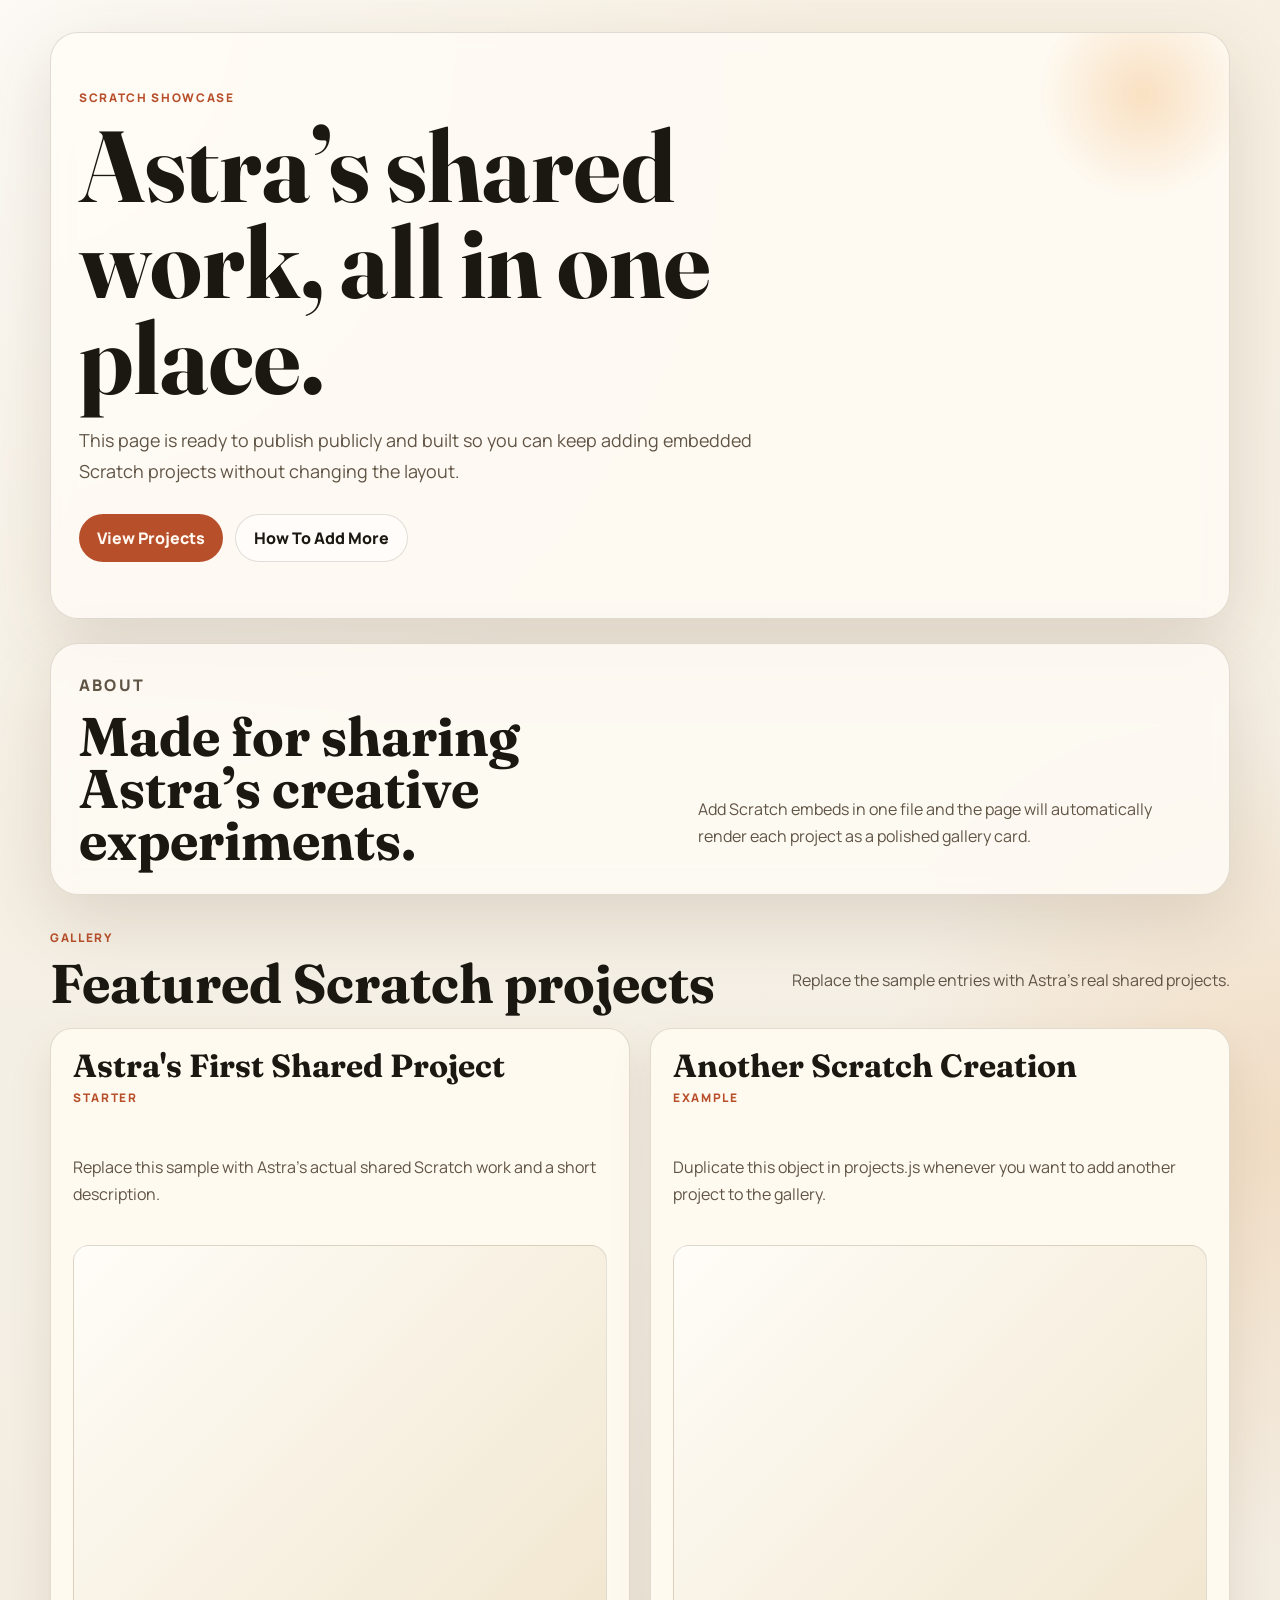
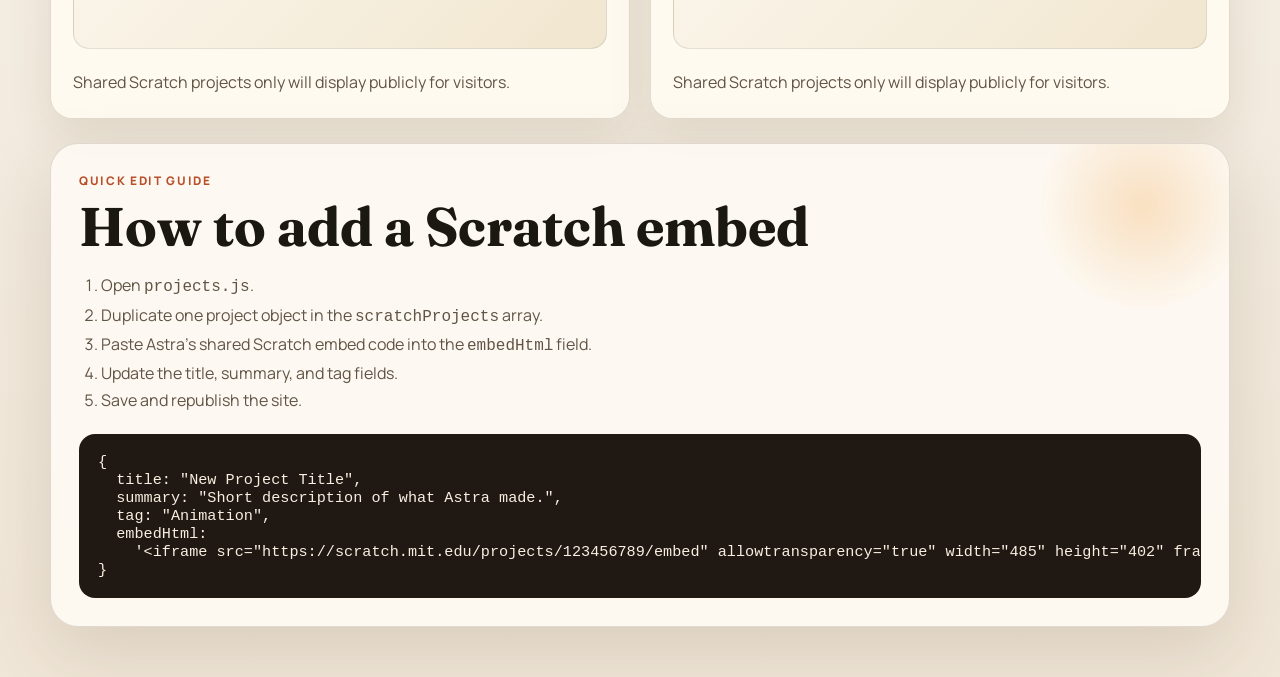
==== index.html @ f1d3a279 "Initial Astra Scratch showcase" ====
<!DOCTYPE html>
<html lang="en">
  <head>
    <meta charset="UTF-8" />
    <meta name="viewport" content="width=device-width, initial-scale=1.0" />
    <title>Astra Creates</title>
    <meta
      name="description"
      content="A public gallery for Astra's shared Scratch projects."
    />
    <link rel="preconnect" href="https://fonts.googleapis.com" />
    <link rel="preconnect" href="https://fonts.gstatic.com" crossorigin />
    <link
      href="https://fonts.googleapis.com/css2?family=Fraunces:opsz,wght@9..144,600;9..144,700&family=Manrope:wght@400;500;700;800&display=swap"
      rel="stylesheet"
    />
    <link rel="stylesheet" href="./styles.css" />
  </head>
  <body>
    <div class="page-shell">
      <header class="hero">
        <p class="eyebrow">Scratch Showcase</p>
        <h1>Astra’s shared work, all in one place.</h1>
        <p class="hero-copy">
          This page is ready to publish publicly and built so you can keep adding
          embedded Scratch projects without changing the layout.
        </p>
        <div class="hero-actions">
          <a href="#gallery" class="button button-primary">View Projects</a>
          <a href="#add-projects" class="button button-secondary">How To Add More</a>
        </div>
      </header>

      <main>
        <section class="intro-panel">
          <div>
            <p class="section-label">About</p>
            <h2>Made for sharing Astra’s creative experiments.</h2>
          </div>
          <p>
            Add Scratch embeds in one file and the page will automatically
            render each project as a polished gallery card.
          </p>
        </section>

        <section id="gallery" class="gallery-section">
          <div class="section-heading">
            <div>
              <p class="section-label">Gallery</p>
              <h2>Featured Scratch projects</h2>
            </div>
            <p class="section-copy">
              Replace the sample entries with Astra’s real shared projects.
            </p>
          </div>

          <div id="project-grid" class="project-grid" aria-live="polite"></div>
        </section>

        <section id="add-projects" class="guide-section">
          <p class="section-label">Quick Edit Guide</p>
          <h2>How to add a Scratch embed</h2>
          <ol class="guide-list">
            <li>Open <code>projects.js</code>.</li>
            <li>Duplicate one project object in the <code>scratchProjects</code> array.</li>
            <li>Paste Astra’s shared Scratch embed code into the <code>embedHtml</code> field.</li>
            <li>Update the title, summary, and tag fields.</li>
            <li>Save and republish the site.</li>
          </ol>
          <pre class="code-sample"><code>{
  title: "New Project Title",
  summary: "Short description of what Astra made.",
  tag: "Animation",
  embedHtml:
    '&lt;iframe src="https://scratch.mit.edu/projects/123456789/embed" allowtransparency="true" width="485" height="402" frameborder="0" scrolling="no" allowfullscreen&gt;&lt;/iframe&gt;'
}</code></pre>
        </section>
      </main>
    </div>

    <script src="./projects.js"></script>
    <script src="./script.js"></script>
  </body>
</html>
---- styles.css ----
:root {
  --bg: #f4efe5;
  --bg-accent: #ead7b7;
  --surface: rgba(255, 252, 246, 0.82);
  --surface-strong: #fffaf0;
  --text: #1b1812;
  --muted: #605445;
  --line: rgba(48, 34, 12, 0.14);
  --primary: #b84f2b;
  --primary-deep: #8b3518;
  --shadow: 0 24px 70px rgba(77, 48, 18, 0.14);
  --radius-xl: 28px;
  --radius-lg: 22px;
  --radius-md: 16px;
}

* {
  box-sizing: border-box;
}

html {
  scroll-behavior: smooth;
}

body {
  margin: 0;
  min-height: 100vh;
  font-family: "Manrope", sans-serif;
  color: var(--text);
  background:
    radial-gradient(circle at top left, rgba(255, 255, 255, 0.65), transparent 32%),
    radial-gradient(circle at right center, rgba(229, 162, 92, 0.24), transparent 24%),
    linear-gradient(180deg, #f7f0e2 0%, var(--bg) 54%, #f0e6d7 100%);
}

body::before {
  content: "";
  position: fixed;
  inset: 0;
  pointer-events: none;
  background-image:
    linear-gradient(rgba(255, 255, 255, 0.08) 1px, transparent 1px),
    linear-gradient(90deg, rgba(255, 255, 255, 0.08) 1px, transparent 1px);
  background-size: 42px 42px;
  mask-image: linear-gradient(180deg, rgba(0, 0, 0, 0.7), transparent 85%);
}

.page-shell {
  width: min(1180px, calc(100vw - 32px));
  margin: 0 auto;
  padding: 32px 0 56px;
}

.hero,
.intro-panel,
.guide-section {
  position: relative;
  overflow: hidden;
  border: 1px solid var(--line);
  border-radius: var(--radius-xl);
  background: var(--surface);
  backdrop-filter: blur(10px);
  box-shadow: var(--shadow);
}

.hero {
  padding: 56px 28px;
}

.hero::after,
.guide-section::after {
  content: "";
  position: absolute;
  width: 220px;
  aspect-ratio: 1;
  border-radius: 50%;
  background: radial-gradient(circle, rgba(240, 176, 99, 0.34), transparent 68%);
  top: -48px;
  right: -24px;
}

.eyebrow,
.section-label,
.project-tag {
  text-transform: uppercase;
  letter-spacing: 0.14em;
  font-size: 0.74rem;
  font-weight: 800;
}

.eyebrow,
.section-label {
  color: var(--primary);
  margin: 0 0 12px;
}

h1,
h2,
h3 {
  font-family: "Fraunces", serif;
  line-height: 0.95;
  margin: 0;
}

h1 {
  max-width: 11ch;
  font-size: clamp(3rem, 8vw, 6.3rem);
}

h2 {
  font-size: clamp(2rem, 4.5vw, 3.4rem);
}

.hero-copy,
.section-copy,
.intro-panel p,
.project-copy,
.guide-list,
.project-meta {
  color: var(--muted);
  line-height: 1.7;
  font-size: 1rem;
}

.hero-copy {
  max-width: 680px;
  margin: 20px 0 0;
  font-size: 1.12rem;
}

.hero-actions {
  display: flex;
  flex-wrap: wrap;
  gap: 12px;
  margin-top: 28px;
}

.button {
  display: inline-flex;
  align-items: center;
  justify-content: center;
  min-height: 48px;
  padding: 0 18px;
  border-radius: 999px;
  text-decoration: none;
  font-weight: 800;
  transition: transform 180ms ease, background-color 180ms ease, color 180ms ease;
}

.button:hover,
.button:focus-visible {
  transform: translateY(-2px);
}

.button-primary {
  background: var(--primary);
  color: #fff9f1;
}

.button-primary:hover,
.button-primary:focus-visible {
  background: var(--primary-deep);
}

.button-secondary {
  color: var(--text);
  border: 1px solid var(--line);
  background: rgba(255, 255, 255, 0.54);
}

.intro-panel,
.guide-section {
  margin-top: 24px;
  padding: 28px;
}

.intro-panel {
  display: grid;
  gap: 16px;
  align-items: end;
  grid-template-columns: 1.2fr 1fr;
}

.gallery-section {
  margin-top: 34px;
}

.section-heading {
  display: flex;
  gap: 24px;
  justify-content: space-between;
  align-items: end;
  margin-bottom: 18px;
}

.project-grid {
  display: grid;
  grid-template-columns: repeat(2, minmax(0, 1fr));
  gap: 20px;
}

.project-card {
  display: grid;
  gap: 20px;
  padding: 22px;
  border-radius: var(--radius-lg);
  border: 1px solid var(--line);
  background: var(--surface-strong);
  box-shadow: 0 18px 44px rgba(89, 55, 18, 0.1);
  transform: translateY(16px);
  opacity: 0;
  animation: rise-in 560ms ease forwards;
}

.project-card:nth-child(2) {
  animation-delay: 100ms;
}

.project-card:nth-child(3) {
  animation-delay: 200ms;
}

.project-card:nth-child(4) {
  animation-delay: 300ms;
}

.project-header {
  display: flex;
  justify-content: space-between;
  gap: 16px;
  align-items: start;
}

.project-header h3 {
  font-size: clamp(1.55rem, 3vw, 2rem);
  margin-bottom: 8px;
}

.project-tag {
  color: var(--primary);
  margin-top: 4px;
}

.project-embed {
  overflow: hidden;
  border-radius: var(--radius-md);
  border: 1px solid rgba(34, 27, 15, 0.12);
  background: linear-gradient(135deg, #fffdf8, #f1e6cf);
  min-height: 280px;
  display: grid;
  place-items: center;
}

.project-embed iframe {
  display: block;
  width: 100%;
  max-width: 100%;
}

.project-meta {
  margin: 0;
}

.guide-list {
  padding-left: 22px;
  margin: 20px 0;
}

.code-sample {
  margin: 0;
  padding: 18px;
  overflow-x: auto;
  border-radius: var(--radius-md);
  border: 1px solid var(--line);
  background: #201913;
  color: #f8efe1;
  font-size: 0.95rem;
}

.empty-state {
  padding: 28px;
  border-radius: var(--radius-lg);
  border: 1px dashed var(--line);
  background: rgba(255, 252, 246, 0.7);
  color: var(--muted);
}

@keyframes rise-in {
  from {
    transform: translateY(16px);
    opacity: 0;
  }

  to {
    transform: translateY(0);
    opacity: 1;
  }
}

@media (max-width: 880px) {
  .intro-panel,
  .section-heading,
  .project-grid {
    grid-template-columns: 1fr;
  }

  .section-heading {
    display: grid;
  }
}

@media (max-width: 640px) {
  .page-shell {
    width: min(100vw - 20px, 1180px);
    padding-top: 20px;
    padding-bottom: 40px;
  }

  .hero,
  .intro-panel,
  .guide-section {
    padding: 24px 18px;
  }

  .project-card {
    padding: 16px;
  }

  .project-embed {
    min-height: 220px;
  }
}
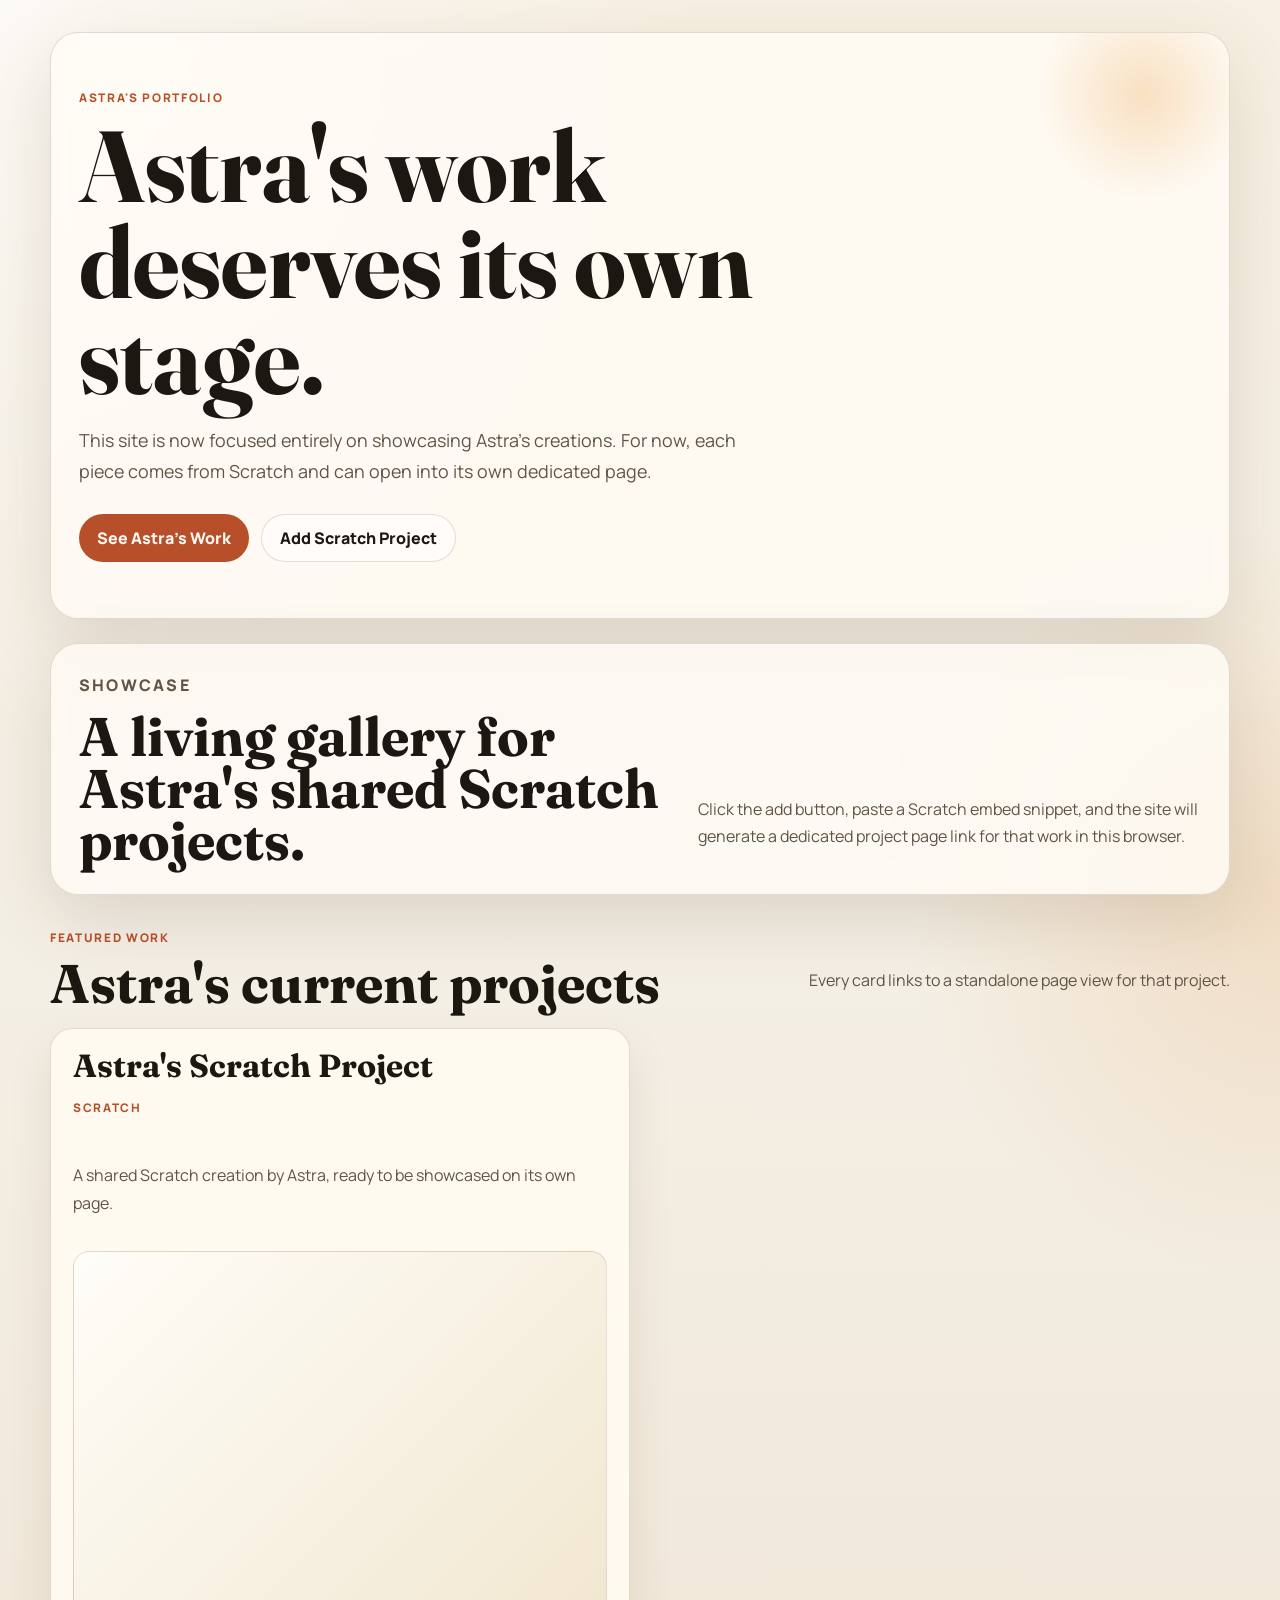
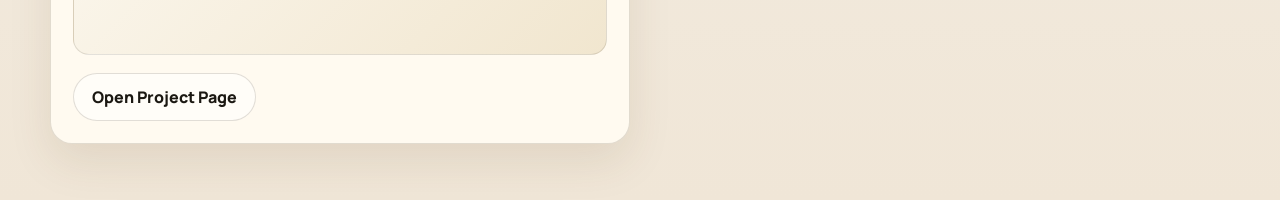
==== commit 3810edea: "Refocus site on Astra work" ====
--- a/index.html
+++ b/index.html
@@ -3,10 +3,10 @@
   <head>
     <meta charset="UTF-8" />
     <meta name="viewport" content="width=device-width, initial-scale=1.0" />
-    <title>Astra Creates</title>
+    <title>Astra's Work</title>
     <meta
       name="description"
-      content="A public gallery for Astra's shared Scratch projects."
+      content="A public home for Astra's Scratch projects and creative work."
     />
     <link rel="preconnect" href="https://fonts.googleapis.com" />
     <link rel="preconnect" href="https://fonts.gstatic.com" crossorigin />
@@ -19,63 +19,129 @@
   <body>
     <div class="page-shell">
       <header class="hero">
-        <p class="eyebrow">Scratch Showcase</p>
-        <h1>Astra’s shared work, all in one place.</h1>
+        <p class="eyebrow">Astra's Portfolio</p>
+        <h1>Astra's work deserves its own stage.</h1>
         <p class="hero-copy">
-          This page is ready to publish publicly and built so you can keep adding
-          embedded Scratch projects without changing the layout.
+          This site is now focused entirely on showcasing Astra's creations. For
+          now, each piece comes from Scratch and can open into its own dedicated page.
         </p>
         <div class="hero-actions">
-          <a href="#gallery" class="button button-primary">View Projects</a>
-          <a href="#add-projects" class="button button-secondary">How To Add More</a>
+          <a href="#gallery" class="button button-primary">See Astra's Work</a>
+          <button id="open-modal-button" class="button button-secondary" type="button">
+            Add Scratch Project
+          </button>
         </div>
       </header>
 
       <main>
         <section class="intro-panel">
           <div>
-            <p class="section-label">About</p>
-            <h2>Made for sharing Astra’s creative experiments.</h2>
+            <p class="section-label">Showcase</p>
+            <h2>A living gallery for Astra's shared Scratch projects.</h2>
           </div>
           <p>
-            Add Scratch embeds in one file and the page will automatically
-            render each project as a polished gallery card.
+            Click the add button, paste a Scratch embed snippet, and the site will
+            generate a dedicated project page link for that work in this browser.
           </p>
         </section>
 
         <section id="gallery" class="gallery-section">
           <div class="section-heading">
             <div>
-              <p class="section-label">Gallery</p>
-              <h2>Featured Scratch projects</h2>
+              <p class="section-label">Featured Work</p>
+              <h2>Astra's current projects</h2>
             </div>
             <p class="section-copy">
-              Replace the sample entries with Astra’s real shared projects.
+              Every card links to a standalone page view for that project.
             </p>
           </div>
 
           <div id="project-grid" class="project-grid" aria-live="polite"></div>
         </section>
+      </main>
+    </div>
 
-        <section id="add-projects" class="guide-section">
-          <p class="section-label">Quick Edit Guide</p>
-          <h2>How to add a Scratch embed</h2>
-          <ol class="guide-list">
-            <li>Open <code>projects.js</code>.</li>
-            <li>Duplicate one project object in the <code>scratchProjects</code> array.</li>
-            <li>Paste Astra’s shared Scratch embed code into the <code>embedHtml</code> field.</li>
-            <li>Update the title, summary, and tag fields.</li>
-            <li>Save and republish the site.</li>
-          </ol>
-          <pre class="code-sample"><code>{
-  title: "New Project Title",
-  summary: "Short description of what Astra made.",
-  tag: "Animation",
-  embedHtml:
-    '&lt;iframe src="https://scratch.mit.edu/projects/123456789/embed" allowtransparency="true" width="485" height="402" frameborder="0" scrolling="no" allowfullscreen&gt;&lt;/iframe&gt;'
-}</code></pre>
-        </section>
-      </main>
+    <div
+      id="project-modal"
+      class="modal"
+      aria-hidden="true"
+      role="dialog"
+      aria-modal="true"
+      aria-labelledby="modal-title"
+    >
+      <div class="modal-backdrop" data-close-modal="true"></div>
+      <div class="modal-panel">
+        <button
+          class="modal-close"
+          id="close-modal-button"
+          type="button"
+          aria-label="Close add project dialog"
+        >
+          ×
+        </button>
+
+        <p class="section-label">Add Scratch Work</p>
+        <h2 id="modal-title">Create a new Astra project page</h2>
+        <p class="modal-copy">
+          Paste the Scratch embed code below. The project will appear on the homepage
+          and get its own standalone detail page link.
+        </p>
+
+        <form id="project-form" class="project-form">
+          <label class="field">
+            <span>Project title</span>
+            <input
+              id="project-title"
+              name="title"
+              type="text"
+              placeholder="Astra's amazing project"
+              required
+            />
+          </label>
+
+          <label class="field">
+            <span>Short description</span>
+            <textarea
+              id="project-summary"
+              name="summary"
+              rows="3"
+              placeholder="What Astra made and why it's special."
+              required
+            ></textarea>
+          </label>
+
+          <label class="field">
+            <span>Category</span>
+            <input
+              id="project-tag"
+              name="tag"
+              type="text"
+              placeholder="Game, Story, Animation"
+              required
+            />
+          </label>
+
+          <label class="field">
+            <span>Scratch embed code</span>
+            <textarea
+              id="project-embed"
+              name="embed"
+              rows="6"
+              placeholder='<iframe src="https://scratch.mit.edu/projects/1306323320/embed" allowtransparency="true" width="485" height="402" frameborder="0" scrolling="no" allowfullscreen></iframe>'
+              required
+            ></textarea>
+          </label>
+
+          <p id="form-status" class="form-status" role="status" aria-live="polite"></p>
+
+          <div class="form-actions">
+            <button class="button button-primary" type="submit">Create Project Page</button>
+            <button class="button button-secondary" id="cancel-modal-button" type="button">
+              Cancel
+            </button>
+          </div>
+        </form>
+      </div>
     </div>
 
     <script src="./projects.js"></script>
--- a/styles.css
+++ b/styles.css
@@ -1,8 +1,8 @@
 :root {
   --bg: #f4efe5;
-  --bg-accent: #ead7b7;
   --surface: rgba(255, 252, 246, 0.82);
   --surface-strong: #fffaf0;
+  --surface-deep: #201913;
   --text: #1b1812;
   --muted: #605445;
   --line: rgba(48, 34, 12, 0.14);
@@ -51,9 +51,15 @@
   padding: 32px 0 56px;
 }
 
+.detail-shell {
+  display: grid;
+  align-items: center;
+  min-height: 100vh;
+}
+
 .hero,
 .intro-panel,
-.guide-section {
+.detail-card {
   position: relative;
   overflow: hidden;
   border: 1px solid var(--line);
@@ -68,7 +74,7 @@
 }
 
 .hero::after,
-.guide-section::after {
+.detail-card::after {
   content: "";
   position: absolute;
   width: 220px;
@@ -89,7 +95,8 @@
 }
 
 .eyebrow,
-.section-label {
+.section-label,
+.project-tag {
   color: var(--primary);
   margin: 0 0 12px;
 }
@@ -111,12 +118,20 @@
   font-size: clamp(2rem, 4.5vw, 3.4rem);
 }
 
+h3 {
+  font-size: clamp(1.55rem, 3vw, 2rem);
+}
+
+.detail-title {
+  max-width: 14ch;
+}
+
 .hero-copy,
 .section-copy,
 .intro-panel p,
 .project-copy,
-.guide-list,
-.project-meta {
+.modal-copy,
+.form-status {
   color: var(--muted);
   line-height: 1.7;
   font-size: 1rem;
@@ -128,10 +143,15 @@
   font-size: 1.12rem;
 }
 
-.hero-actions {
+.hero-actions,
+.form-actions,
+.project-actions {
   display: flex;
   flex-wrap: wrap;
   gap: 12px;
+}
+
+.hero-actions {
   margin-top: 28px;
 }
 
@@ -141,9 +161,12 @@
   justify-content: center;
   min-height: 48px;
   padding: 0 18px;
+  border: 0;
   border-radius: 999px;
   text-decoration: none;
+  font: inherit;
   font-weight: 800;
+  cursor: pointer;
   transition: transform 180ms ease, background-color 180ms ease, color 180ms ease;
 }
 
@@ -169,7 +192,7 @@
 }
 
 .intro-panel,
-.guide-section {
+.detail-card {
   margin-top: 24px;
   padding: 28px;
 }
@@ -201,7 +224,7 @@
 
 .project-card {
   display: grid;
-  gap: 20px;
+  gap: 18px;
   padding: 22px;
   border-radius: var(--radius-lg);
   border: 1px solid var(--line);
@@ -224,23 +247,6 @@
   animation-delay: 300ms;
 }
 
-.project-header {
-  display: flex;
-  justify-content: space-between;
-  gap: 16px;
-  align-items: start;
-}
-
-.project-header h3 {
-  font-size: clamp(1.55rem, 3vw, 2rem);
-  margin-bottom: 8px;
-}
-
-.project-tag {
-  color: var(--primary);
-  margin-top: 4px;
-}
-
 .project-embed {
   overflow: hidden;
   border-radius: var(--radius-md);
@@ -251,30 +257,15 @@
   place-items: center;
 }
 
+.detail-embed {
+  margin-top: 28px;
+  min-height: 420px;
+}
+
 .project-embed iframe {
   display: block;
   width: 100%;
   max-width: 100%;
-}
-
-.project-meta {
-  margin: 0;
-}
-
-.guide-list {
-  padding-left: 22px;
-  margin: 20px 0;
-}
-
-.code-sample {
-  margin: 0;
-  padding: 18px;
-  overflow-x: auto;
-  border-radius: var(--radius-md);
-  border: 1px solid var(--line);
-  background: #201913;
-  color: #f8efe1;
-  font-size: 0.95rem;
 }
 
 .empty-state {
@@ -285,6 +276,92 @@
   color: var(--muted);
 }
 
+.modal {
+  position: fixed;
+  inset: 0;
+  display: none;
+  z-index: 30;
+}
+
+.modal.is-open {
+  display: block;
+}
+
+.modal-backdrop {
+  position: absolute;
+  inset: 0;
+  background: rgba(24, 16, 8, 0.56);
+  backdrop-filter: blur(6px);
+}
+
+.modal-panel {
+  position: relative;
+  width: min(760px, calc(100vw - 24px));
+  margin: 5vh auto;
+  padding: 28px;
+  border-radius: var(--radius-xl);
+  border: 1px solid rgba(255, 246, 232, 0.28);
+  background: rgba(255, 250, 242, 0.96);
+  box-shadow: 0 28px 90px rgba(0, 0, 0, 0.24);
+}
+
+.modal-close {
+  position: absolute;
+  top: 12px;
+  right: 12px;
+  width: 42px;
+  height: 42px;
+  border: 0;
+  border-radius: 50%;
+  background: rgba(32, 25, 19, 0.08);
+  color: var(--text);
+  font-size: 1.8rem;
+  cursor: pointer;
+}
+
+.project-form {
+  display: grid;
+  gap: 16px;
+  margin-top: 18px;
+}
+
+.field {
+  display: grid;
+  gap: 8px;
+}
+
+.field span {
+  font-weight: 700;
+}
+
+.field input,
+.field textarea {
+  width: 100%;
+  padding: 14px 16px;
+  border: 1px solid rgba(52, 36, 18, 0.16);
+  border-radius: 14px;
+  background: rgba(255, 255, 255, 0.9);
+  color: var(--text);
+  font: inherit;
+}
+
+.field textarea {
+  resize: vertical;
+}
+
+.field input:focus,
+.field textarea:focus,
+.button:focus-visible,
+.modal-close:focus-visible {
+  outline: 3px solid rgba(184, 79, 43, 0.22);
+  outline-offset: 2px;
+}
+
+.form-status a {
+  color: var(--primary-deep);
+  font-weight: 700;
+}
+
 @keyframes rise-in {
   from {
     transform: translateY(16px);
@@ -299,7 +376,6 @@
 
 @media (max-width: 880px) {
   .intro-panel,
-  .section-heading,
   .project-grid {
     grid-template-columns: 1fr;
   }
@@ -318,7 +394,8 @@
 
   .hero,
   .intro-panel,
-  .guide-section {
+  .detail-card,
+  .modal-panel {
     padding: 24px 18px;
   }
 
@@ -329,4 +406,13 @@
   .project-embed {
     min-height: 220px;
   }
-}
+
+  .detail-embed {
+    min-height: 260px;
+  }
+
+  .modal-panel {
+    margin-top: 16px;
+    margin-bottom: 16px;
+  }
+}
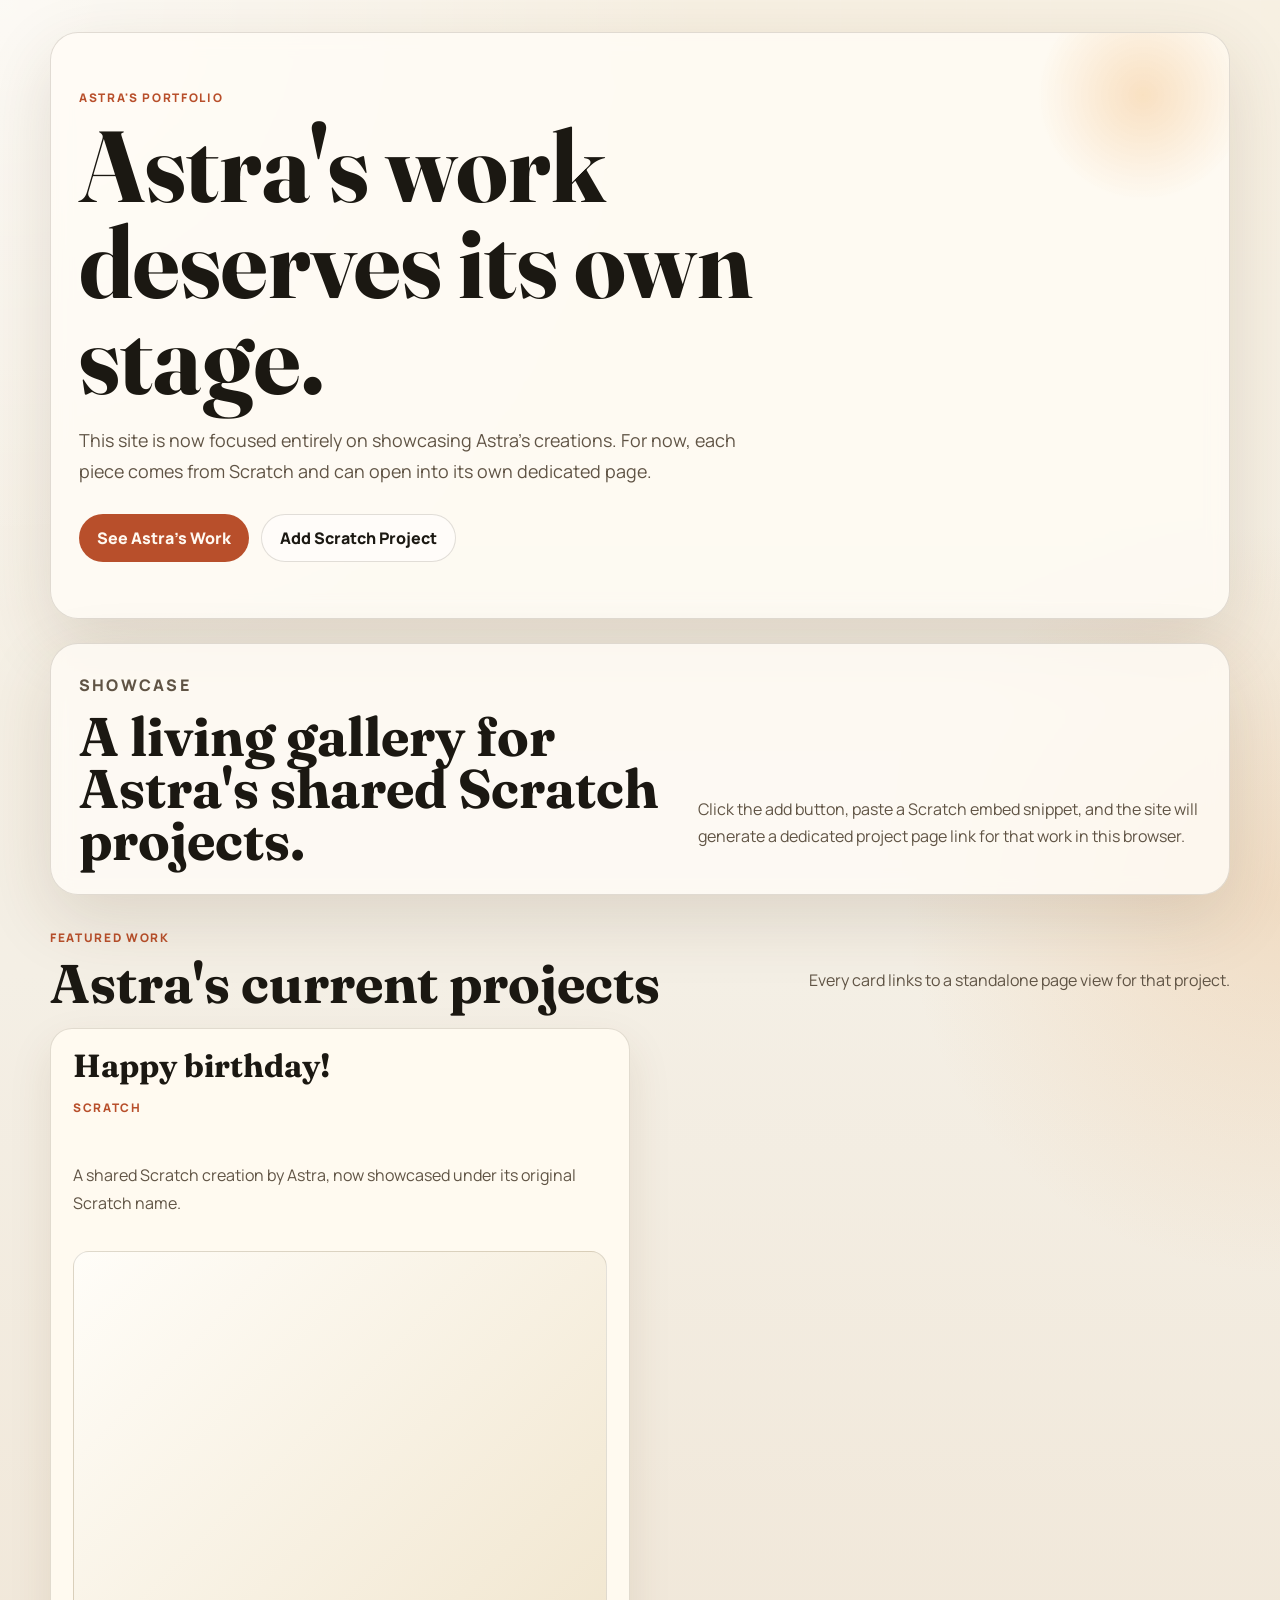
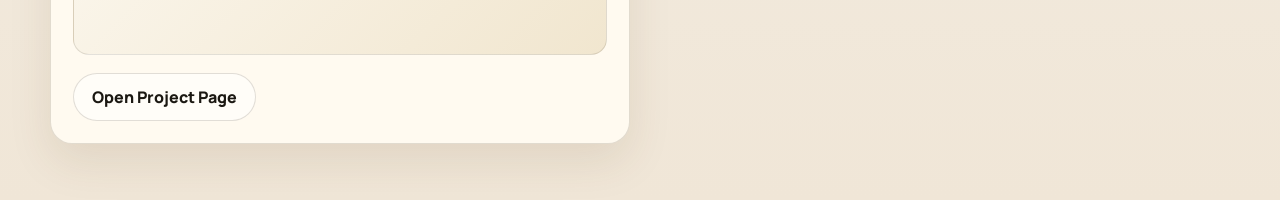
==== commit a4f2b3fc: "Update project titles and detail layout" ====
--- a/index.html
+++ b/index.html
@@ -89,12 +89,12 @@
 
         <form id="project-form" class="project-form">
           <label class="field">
-            <span>Project title</span>
+            <span>Project title from Scratch</span>
             <input
               id="project-title"
               name="title"
               type="text"
-              placeholder="Astra's amazing project"
+              placeholder="Use the same title as the Scratch project"
               required
             />
           </label>
--- a/styles.css
+++ b/styles.css
@@ -52,9 +52,11 @@
 }
 
 .detail-shell {
-  display: grid;
-  align-items: center;
+  width: min(100vw, 1600px);
+  display: block;
   min-height: 100vh;
+  padding-top: 16px;
+  padding-bottom: 16px;
 }
 
 .hero,
@@ -197,6 +199,12 @@
   padding: 28px;
 }
 
+.detail-card {
+  min-height: calc(100vh - 32px);
+  display: flex;
+  flex-direction: column;
+}
+
 .intro-panel {
   display: grid;
   gap: 16px;
@@ -259,13 +267,21 @@
 
 .detail-embed {
   margin-top: 28px;
-  min-height: 420px;
+  min-height: calc(100vh - 250px);
+  flex: 1;
 }
 
 .project-embed iframe {
   display: block;
   width: 100%;
   max-width: 100%;
+}
+
+.detail-embed iframe {
+  width: 100%;
+  height: 100%;
+  min-height: calc(100vh - 250px);
+  border: 0;
 }
 
 .empty-state {
@@ -408,7 +424,7 @@
   }
 
   .detail-embed {
-    min-height: 260px;
+    min-height: calc(100vh - 220px);
   }
 
   .modal-panel {
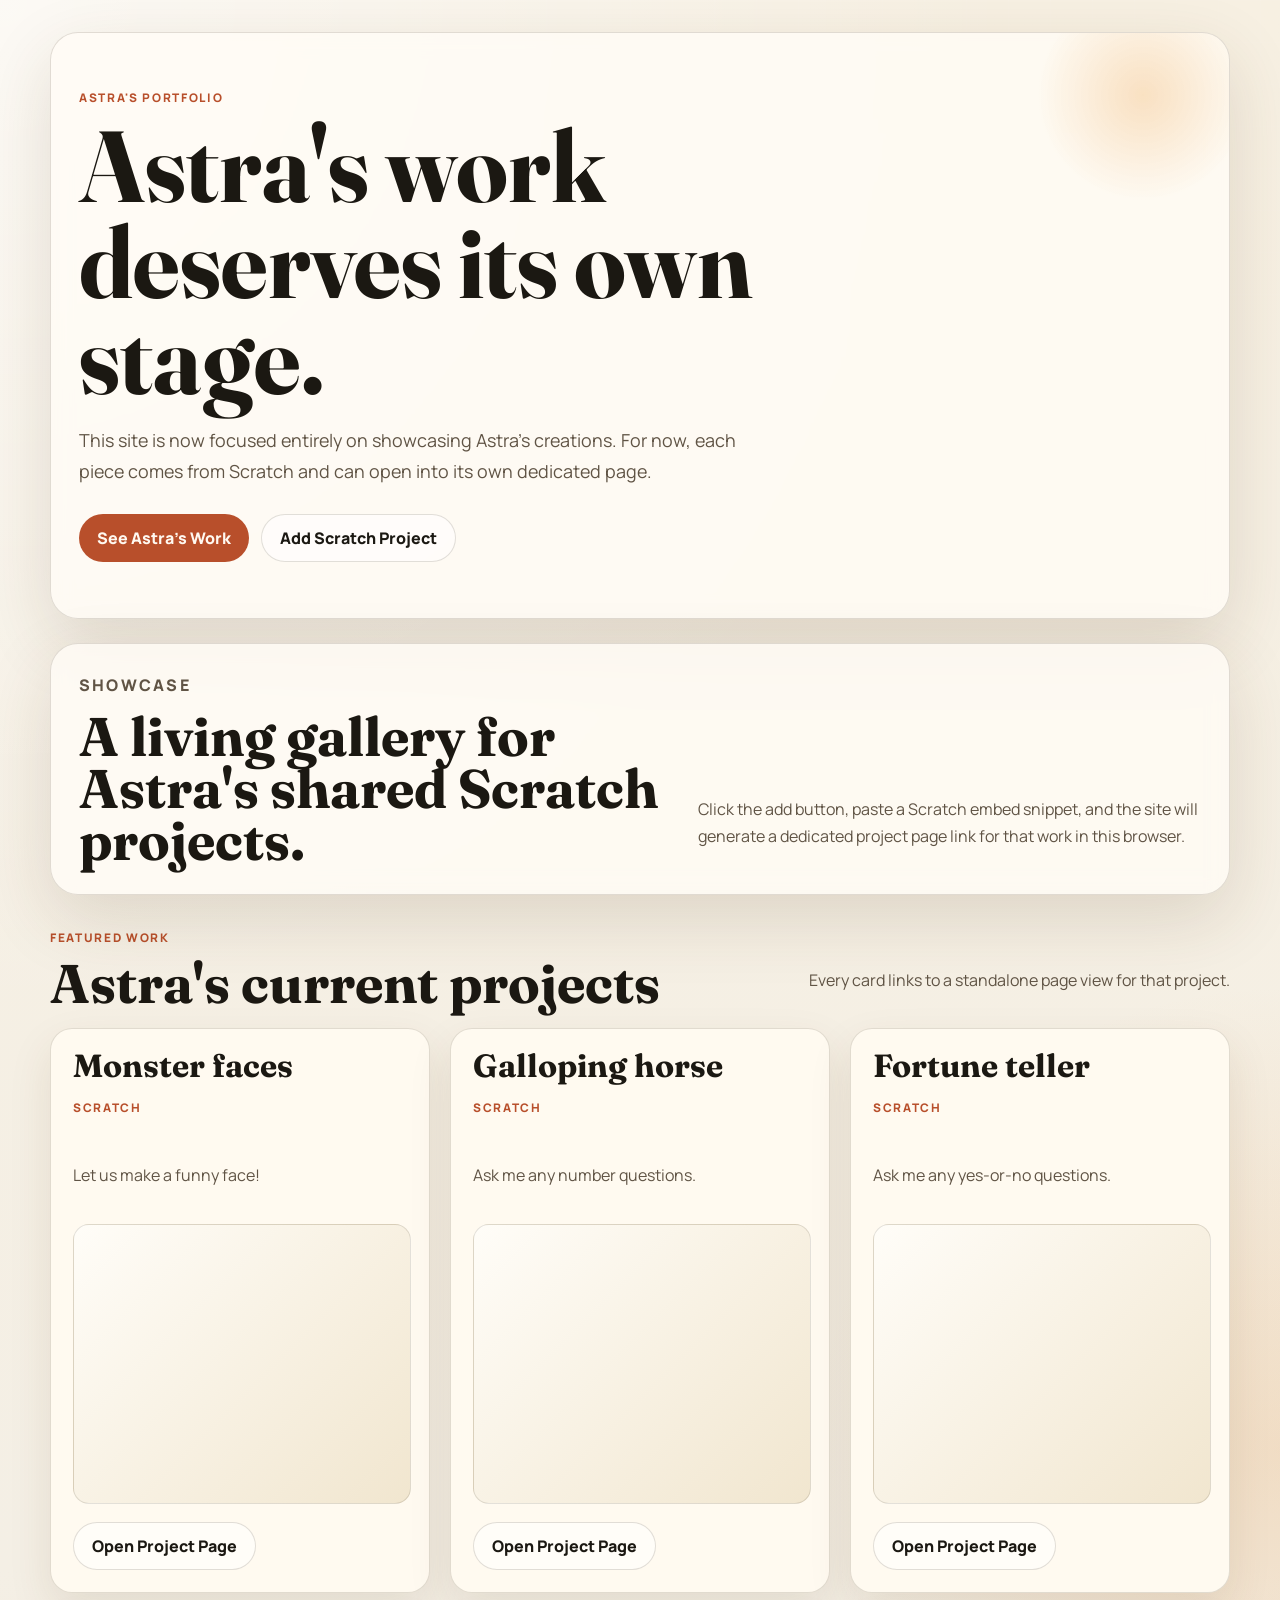
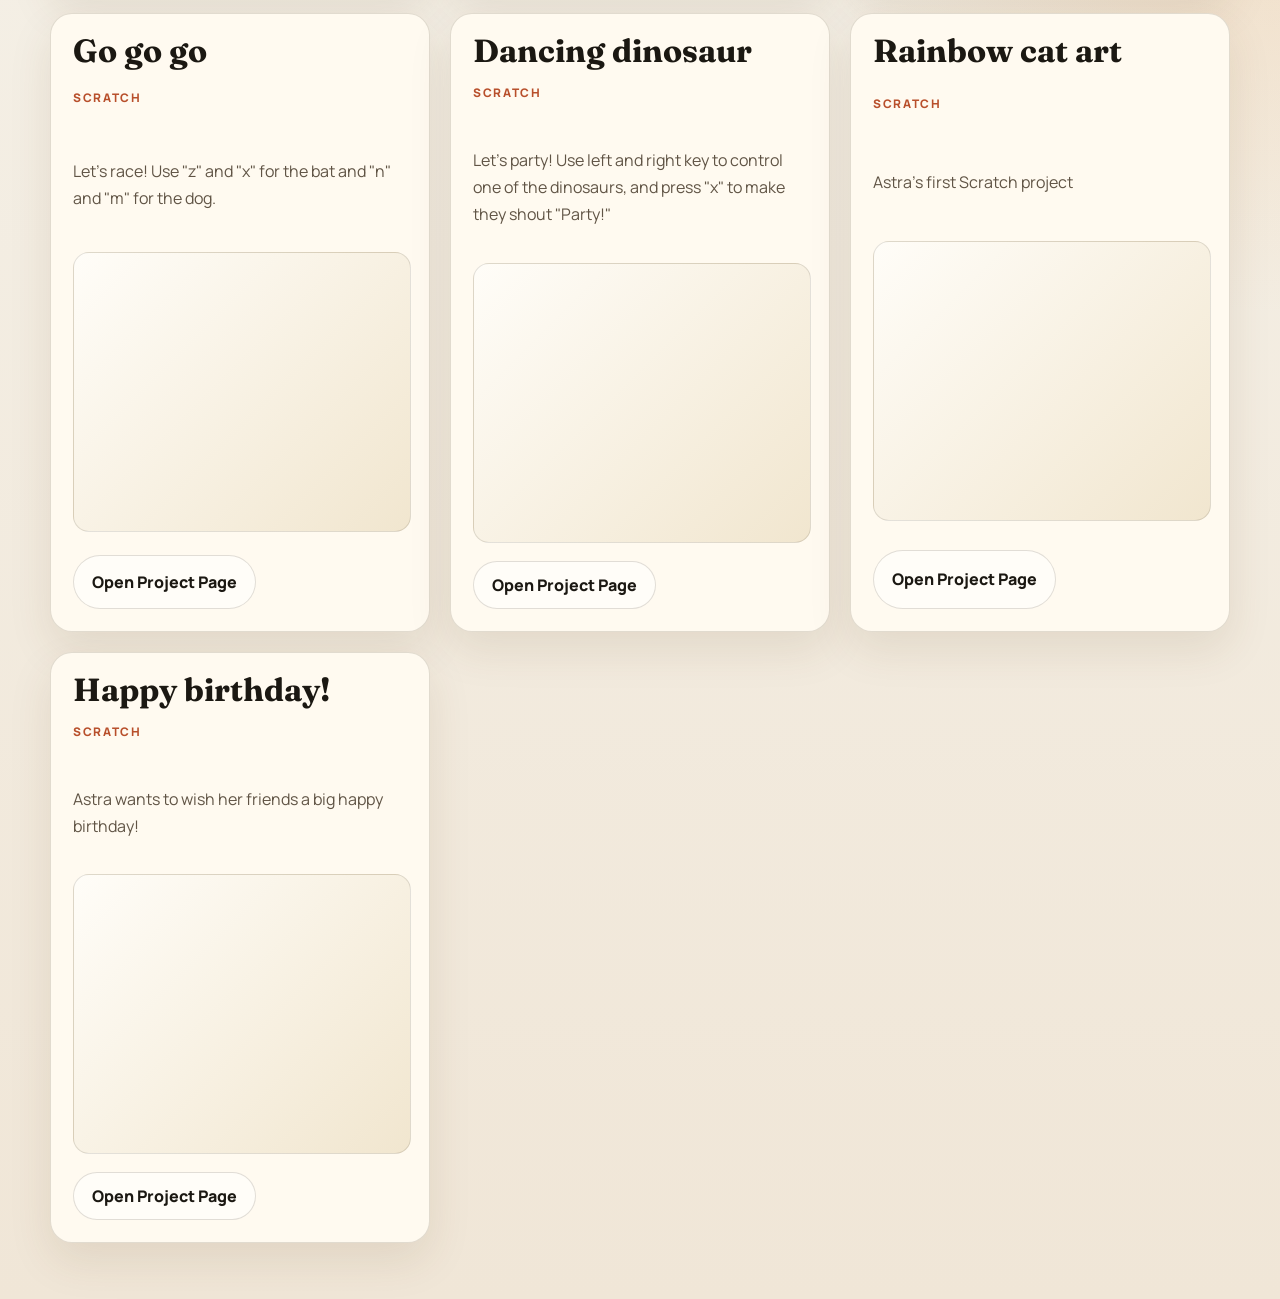
==== commit ab4c7c95: "Export updated projects library from add flow" ====
--- a/index.html
+++ b/index.html
@@ -86,6 +86,10 @@
           Paste the Scratch embed code below. The project will appear on the homepage
           and get its own standalone detail page link.
         </p>
+        <p class="modal-copy">
+          After saving, the page will also generate an updated <code>projects.js</code>
+          file so you can keep the published library in sync.
+        </p>
 
         <form id="project-form" class="project-form">
           <label class="field">
--- a/styles.css
+++ b/styles.css
@@ -52,7 +52,7 @@
 }
 
 .detail-shell {
-  width: min(100vw, 1600px);
+  width: min(100vw - 24px, 1600px);
   display: block;
   min-height: 100vh;
   padding-top: 16px;
@@ -226,7 +226,7 @@
 
 .project-grid {
   display: grid;
-  grid-template-columns: repeat(2, minmax(0, 1fr));
+  grid-template-columns: repeat(auto-fit, minmax(min(100%, 320px), 1fr));
   gap: 20px;
 }
 
@@ -261,13 +261,15 @@
   border: 1px solid rgba(34, 27, 15, 0.12);
   background: linear-gradient(135deg, #fffdf8, #f1e6cf);
   min-height: 280px;
+  aspect-ratio: 485 / 402;
   display: grid;
   place-items: center;
 }
 
 .detail-embed {
   margin-top: 28px;
-  min-height: calc(100vh - 250px);
+  min-height: min(72vh, 920px);
+  aspect-ratio: auto;
   flex: 1;
 }
 
@@ -275,12 +277,14 @@
   display: block;
   width: 100%;
   max-width: 100%;
+  height: 100%;
+  border: 0;
 }
 
 .detail-embed iframe {
   width: 100%;
   height: 100%;
-  min-height: calc(100vh - 250px);
+  min-height: min(72vh, 920px);
   border: 0;
 }
 
@@ -313,12 +317,14 @@
 .modal-panel {
   position: relative;
   width: min(760px, calc(100vw - 24px));
-  margin: 5vh auto;
+  max-height: calc(100vh - 32px);
+  margin: 16px auto;
   padding: 28px;
   border-radius: var(--radius-xl);
   border: 1px solid rgba(255, 246, 232, 0.28);
   background: rgba(255, 250, 242, 0.96);
   box-shadow: 0 28px 90px rgba(0, 0, 0, 0.24);
+  overflow: auto;
 }
 
 .modal-close {
@@ -408,6 +414,12 @@
     padding-bottom: 40px;
   }
 
+  .detail-shell {
+    width: min(100vw - 12px, 1600px);
+    padding-top: 6px;
+    padding-bottom: 6px;
+  }
+
   .hero,
   .intro-panel,
   .detail-card,
@@ -420,15 +432,47 @@
   }
 
   .project-embed {
-    min-height: 220px;
+    min-height: 210px;
   }
 
   .detail-embed {
-    min-height: calc(100vh - 220px);
+    min-height: min(58vh, 520px);
+  }
+
+  .detail-embed iframe {
+    min-height: min(58vh, 520px);
   }
 
   .modal-panel {
     margin-top: 16px;
     margin-bottom: 16px;
   }
-}
+
+  .hero-actions,
+  .form-actions,
+  .project-actions {
+    flex-direction: column;
+  }
+
+  .button {
+    width: 100%;
+  }
+}
+
+@media (max-width: 420px) {
+  h1 {
+    font-size: clamp(2.4rem, 13vw, 3.4rem);
+  }
+
+  h2 {
+    font-size: clamp(1.8rem, 10vw, 2.4rem);
+  }
+
+  .project-card {
+    gap: 14px;
+  }
+
+  .project-embed {
+    min-height: 190px;
+  }
+}
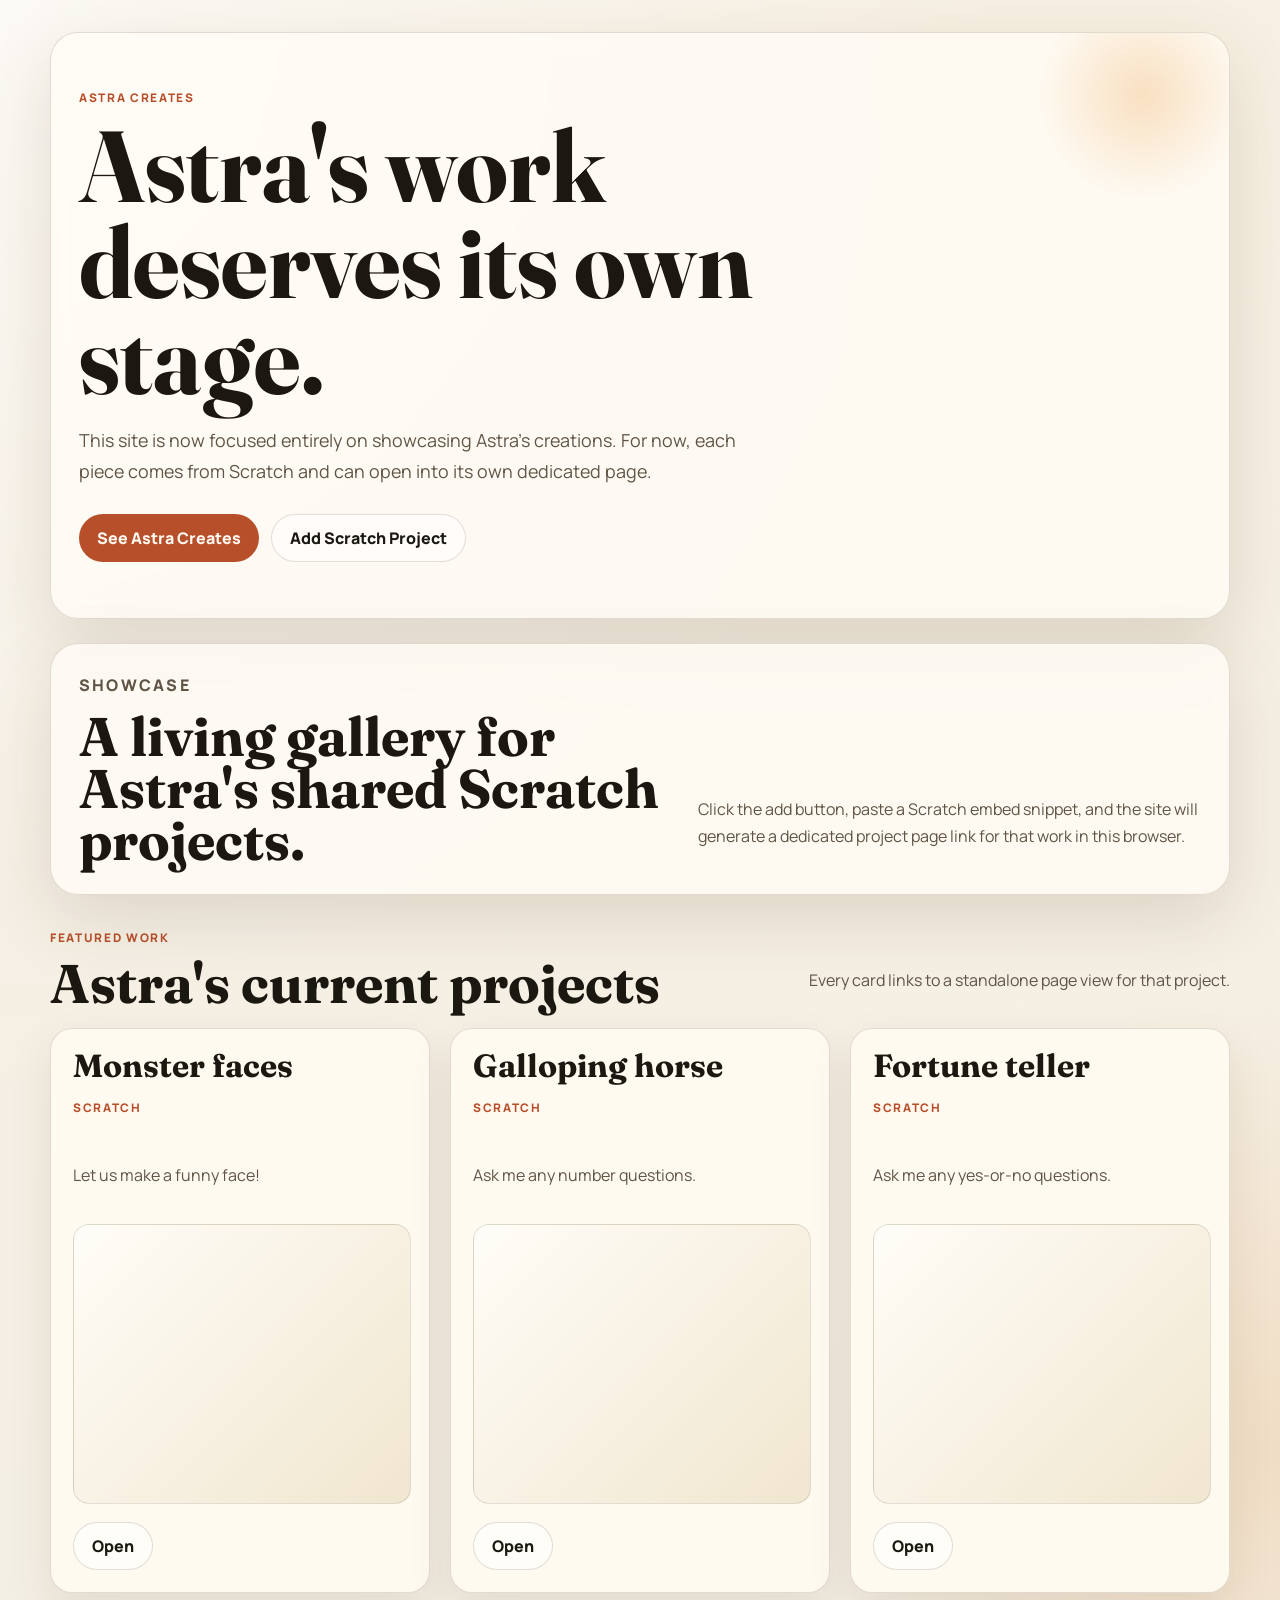
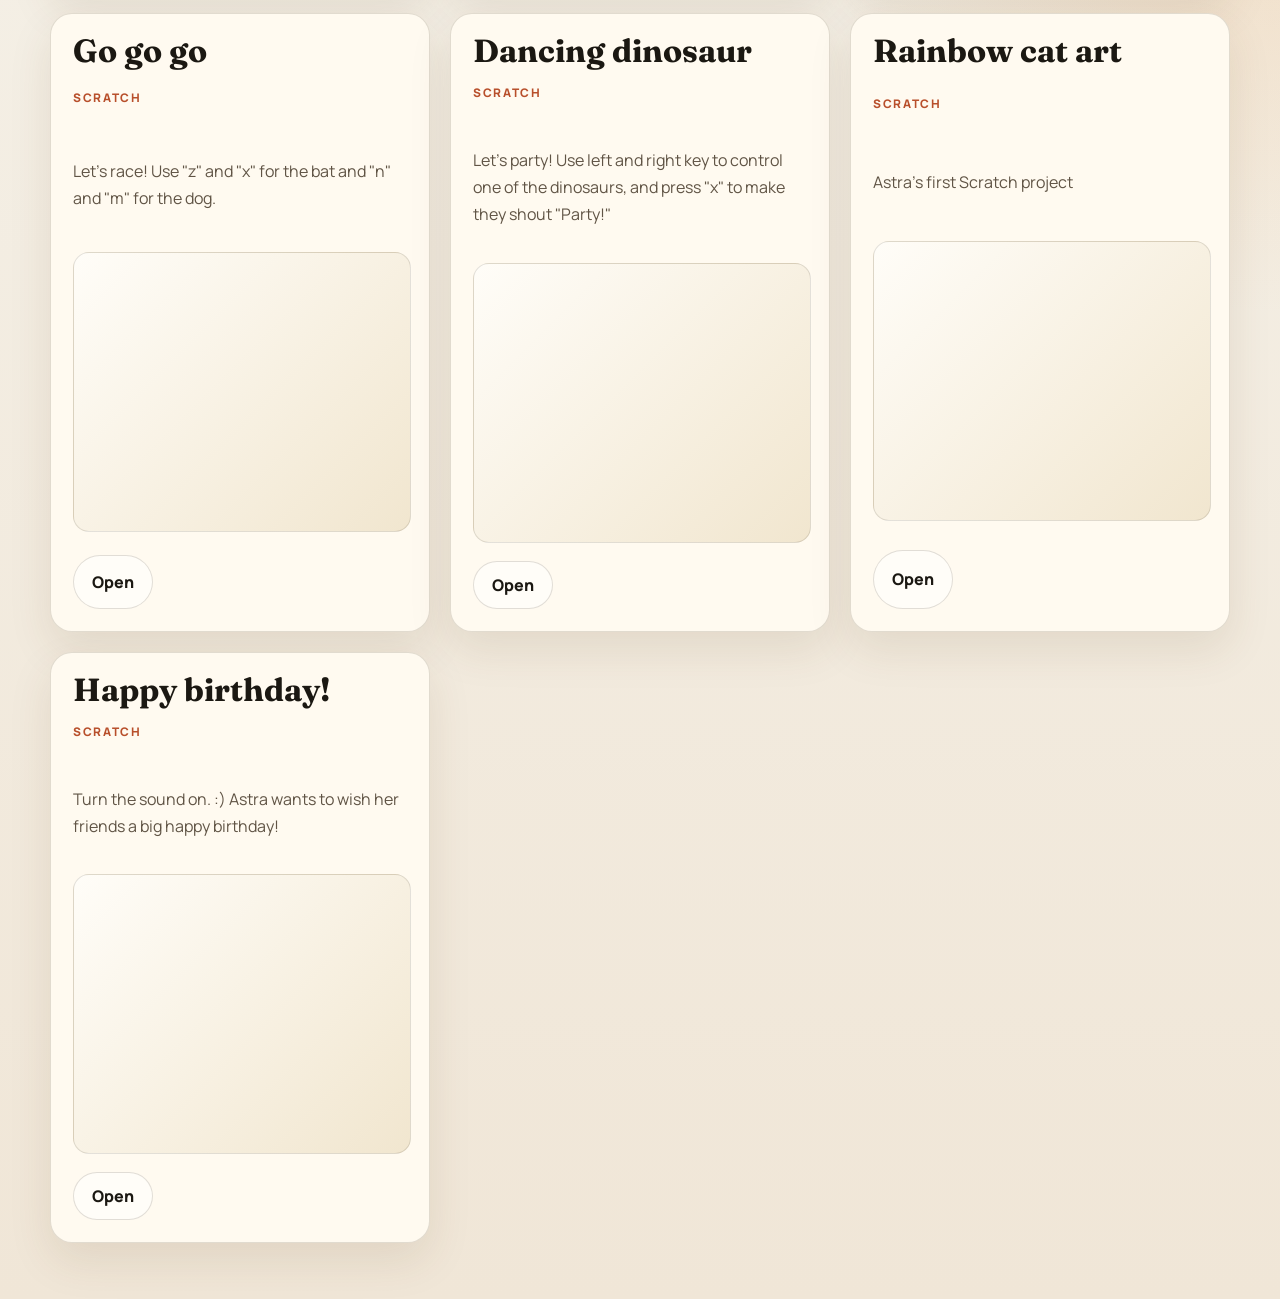
==== commit 8ab07d27: "Rename site to Astra Creates" ====
--- a/index.html
+++ b/index.html
@@ -3,7 +3,7 @@
   <head>
     <meta charset="UTF-8" />
     <meta name="viewport" content="width=device-width, initial-scale=1.0" />
-    <title>Astra's Work</title>
+    <title>Astra Creates</title>
     <meta
       name="description"
       content="A public home for Astra's Scratch projects and creative work."
@@ -19,14 +19,14 @@
   <body>
     <div class="page-shell">
       <header class="hero">
-        <p class="eyebrow">Astra's Portfolio</p>
+        <p class="eyebrow">Astra Creates</p>
         <h1>Astra's work deserves its own stage.</h1>
         <p class="hero-copy">
           This site is now focused entirely on showcasing Astra's creations. For
           now, each piece comes from Scratch and can open into its own dedicated page.
         </p>
         <div class="hero-actions">
-          <a href="#gallery" class="button button-primary">See Astra's Work</a>
+          <a href="#gallery" class="button button-primary">See Astra Creates</a>
           <button id="open-modal-button" class="button button-secondary" type="button">
             Add Scratch Project
           </button>
@@ -81,7 +81,7 @@
         </button>
 
         <p class="section-label">Add Scratch Work</p>
-        <h2 id="modal-title">Create a new Astra project page</h2>
+        <h2 id="modal-title">Create a new Astra Creates page</h2>
         <p class="modal-copy">
           Paste the Scratch embed code below. The project will appear on the homepage
           and get its own standalone detail page link.
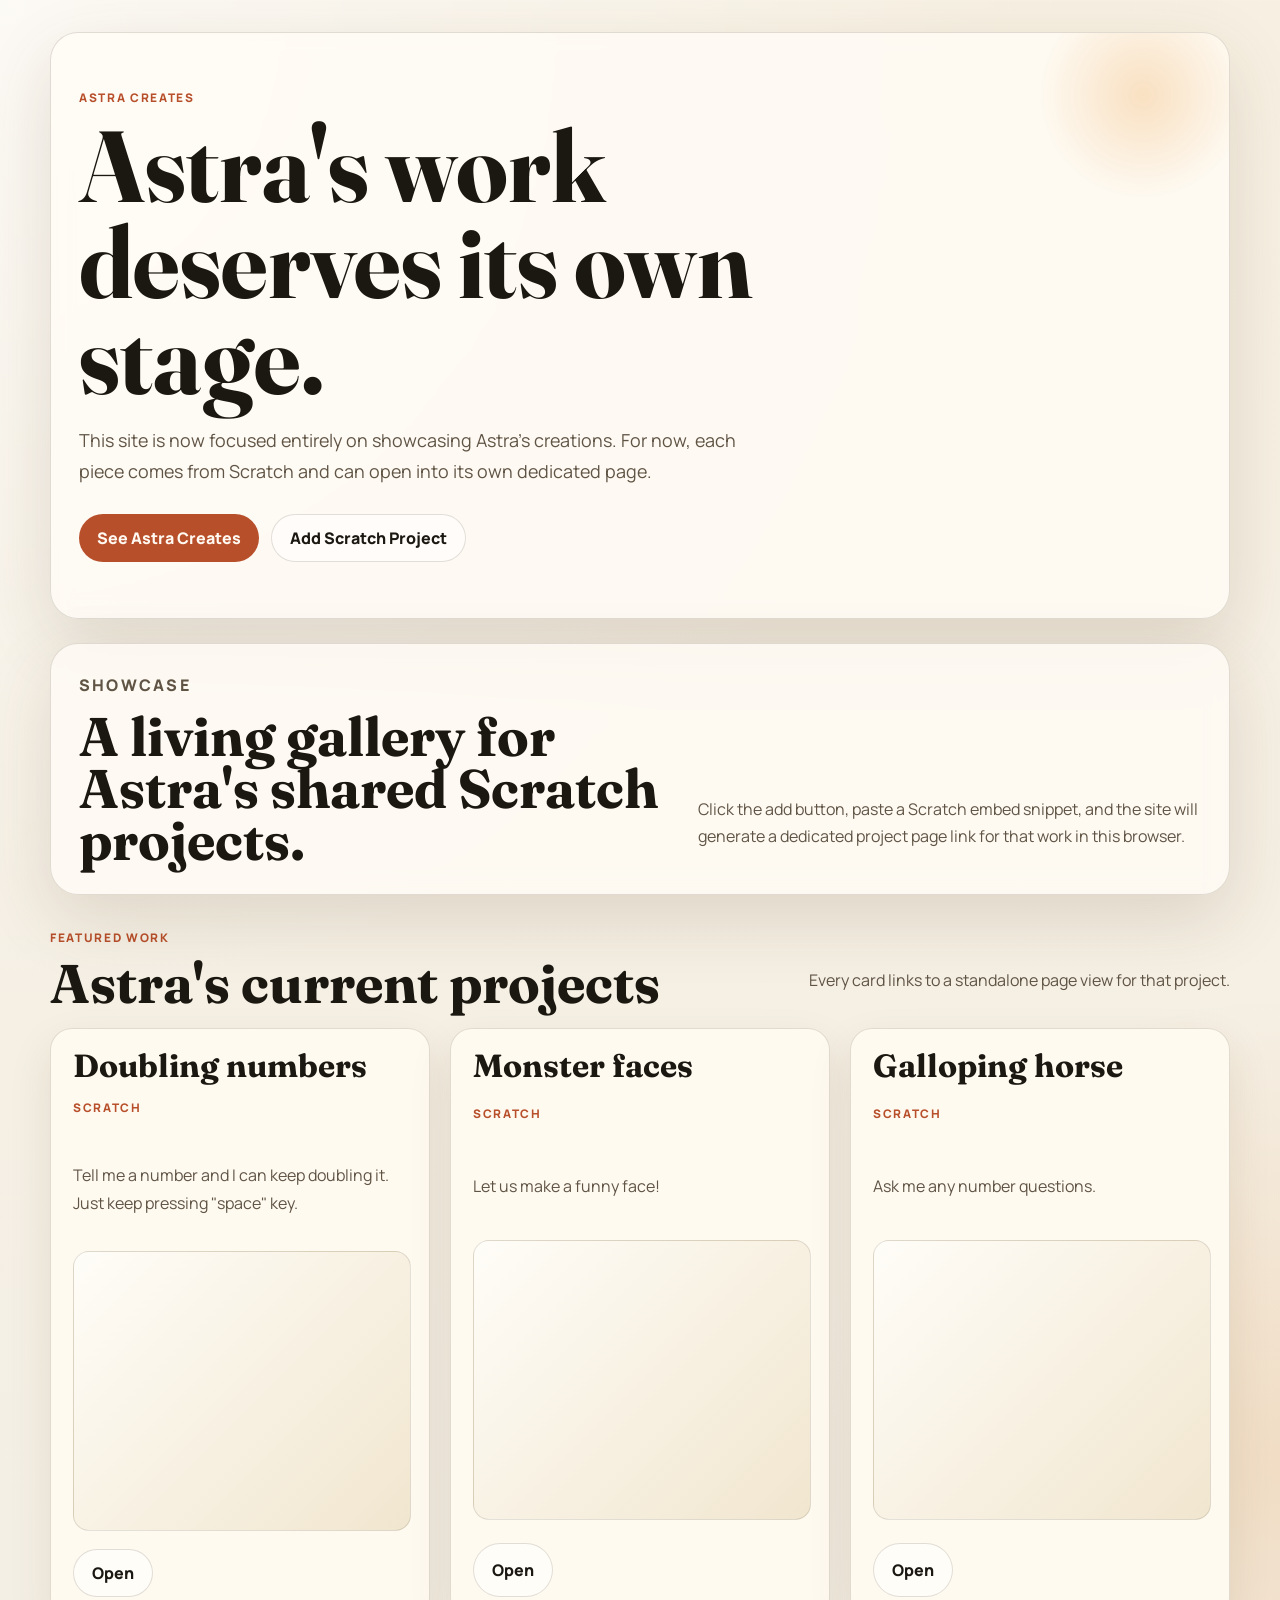
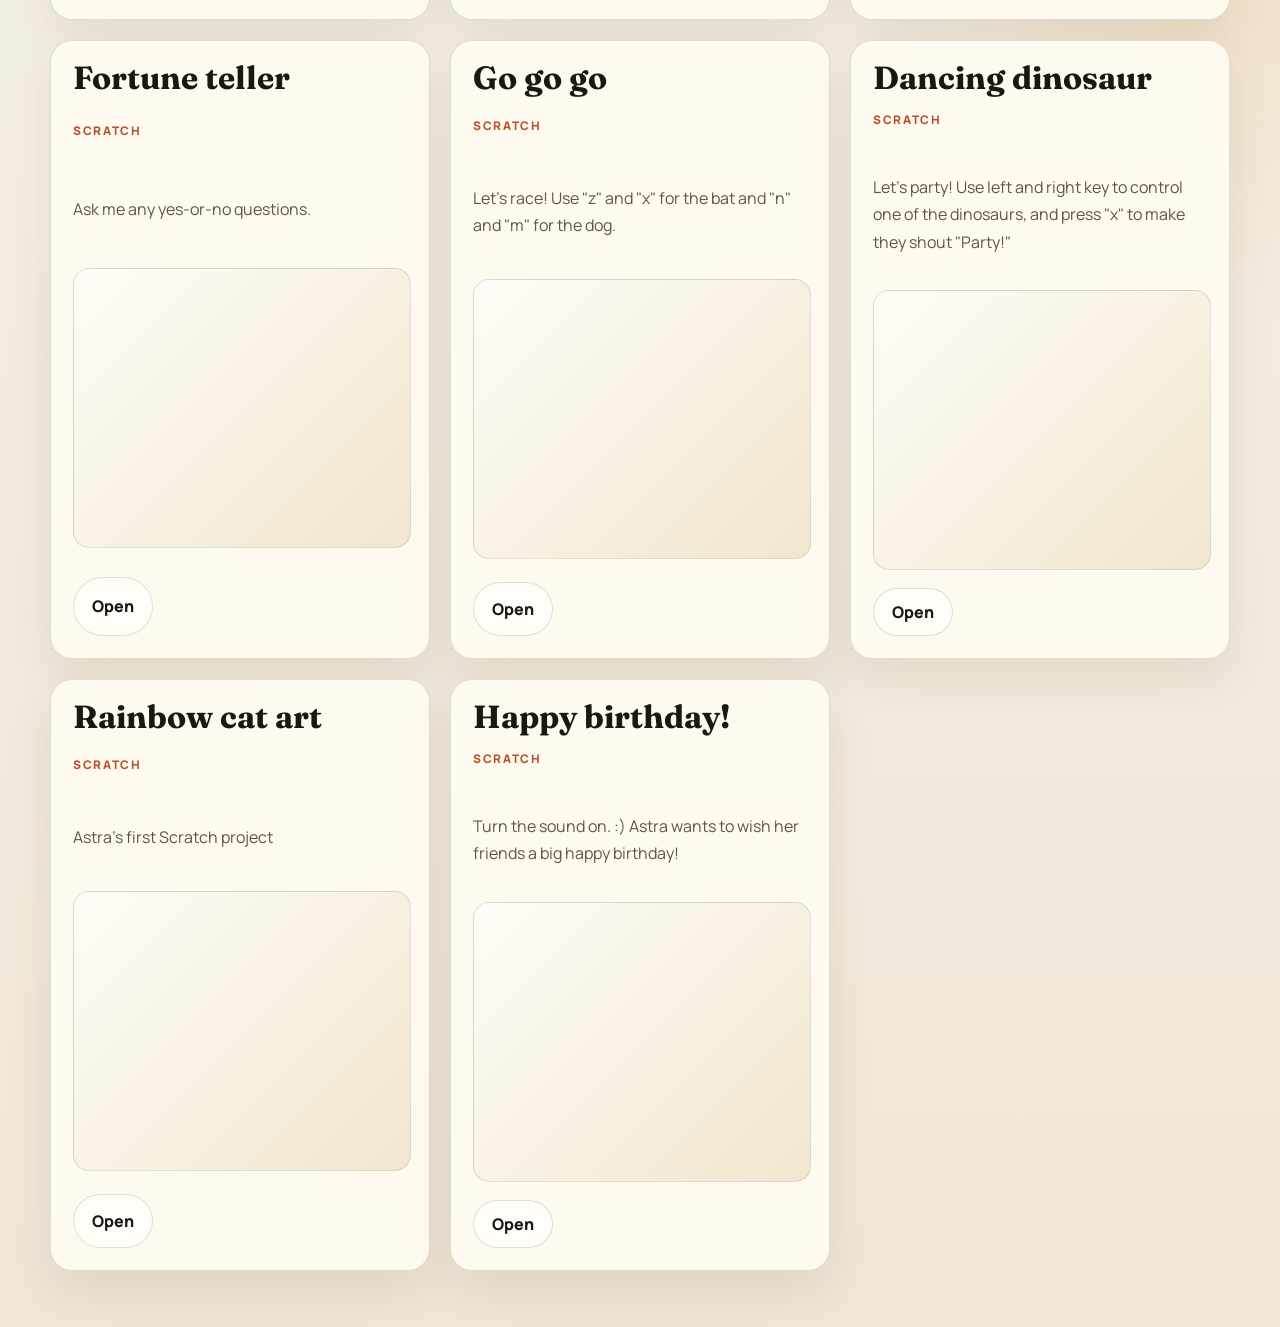
==== commit 524aa11d: "Publish projects directly from browser" ====
--- a/index.html
+++ b/index.html
@@ -87,8 +87,8 @@
           and get its own standalone detail page link.
         </p>
         <p class="modal-copy">
-          After saving, the page will also generate an updated <code>projects.js</code>
-          file so you can keep the published library in sync.
+          Add your GitHub token once in this browser, then the site can update
+          <code>projects.js</code> and publish the project live directly.
         </p>
 
         <form id="project-form" class="project-form">
@@ -136,10 +136,22 @@
             ></textarea>
           </label>
 
+          <label class="field">
+            <span>GitHub token</span>
+            <input
+              id="github-token"
+              name="githubToken"
+              type="password"
+              placeholder="Token with repository contents write access"
+              autocomplete="off"
+              required
+            />
+          </label>
+
           <p id="form-status" class="form-status" role="status" aria-live="polite"></p>
 
           <div class="form-actions">
-            <button class="button button-primary" type="submit">Create Project Page</button>
+            <button class="button button-primary" type="submit">Add And Publish Live</button>
             <button class="button button-secondary" id="cancel-modal-button" type="button">
               Cancel
             </button>
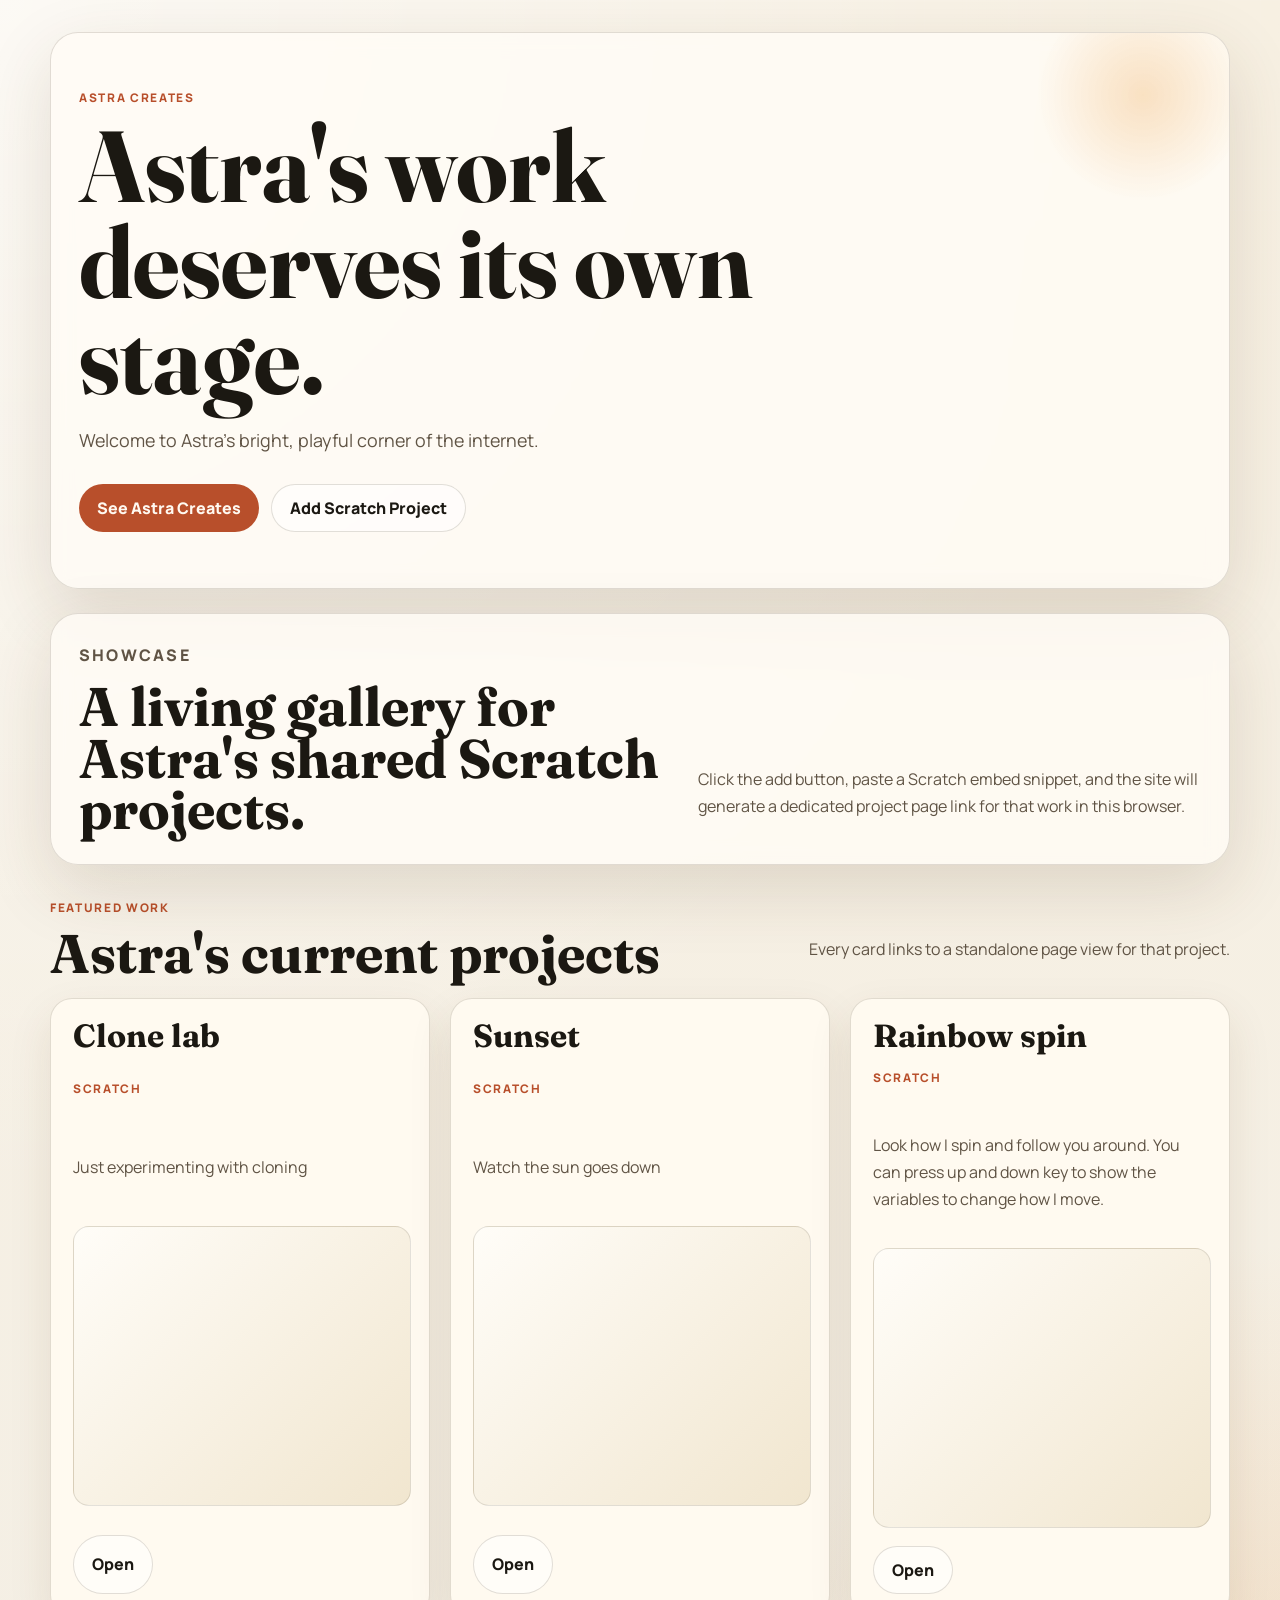
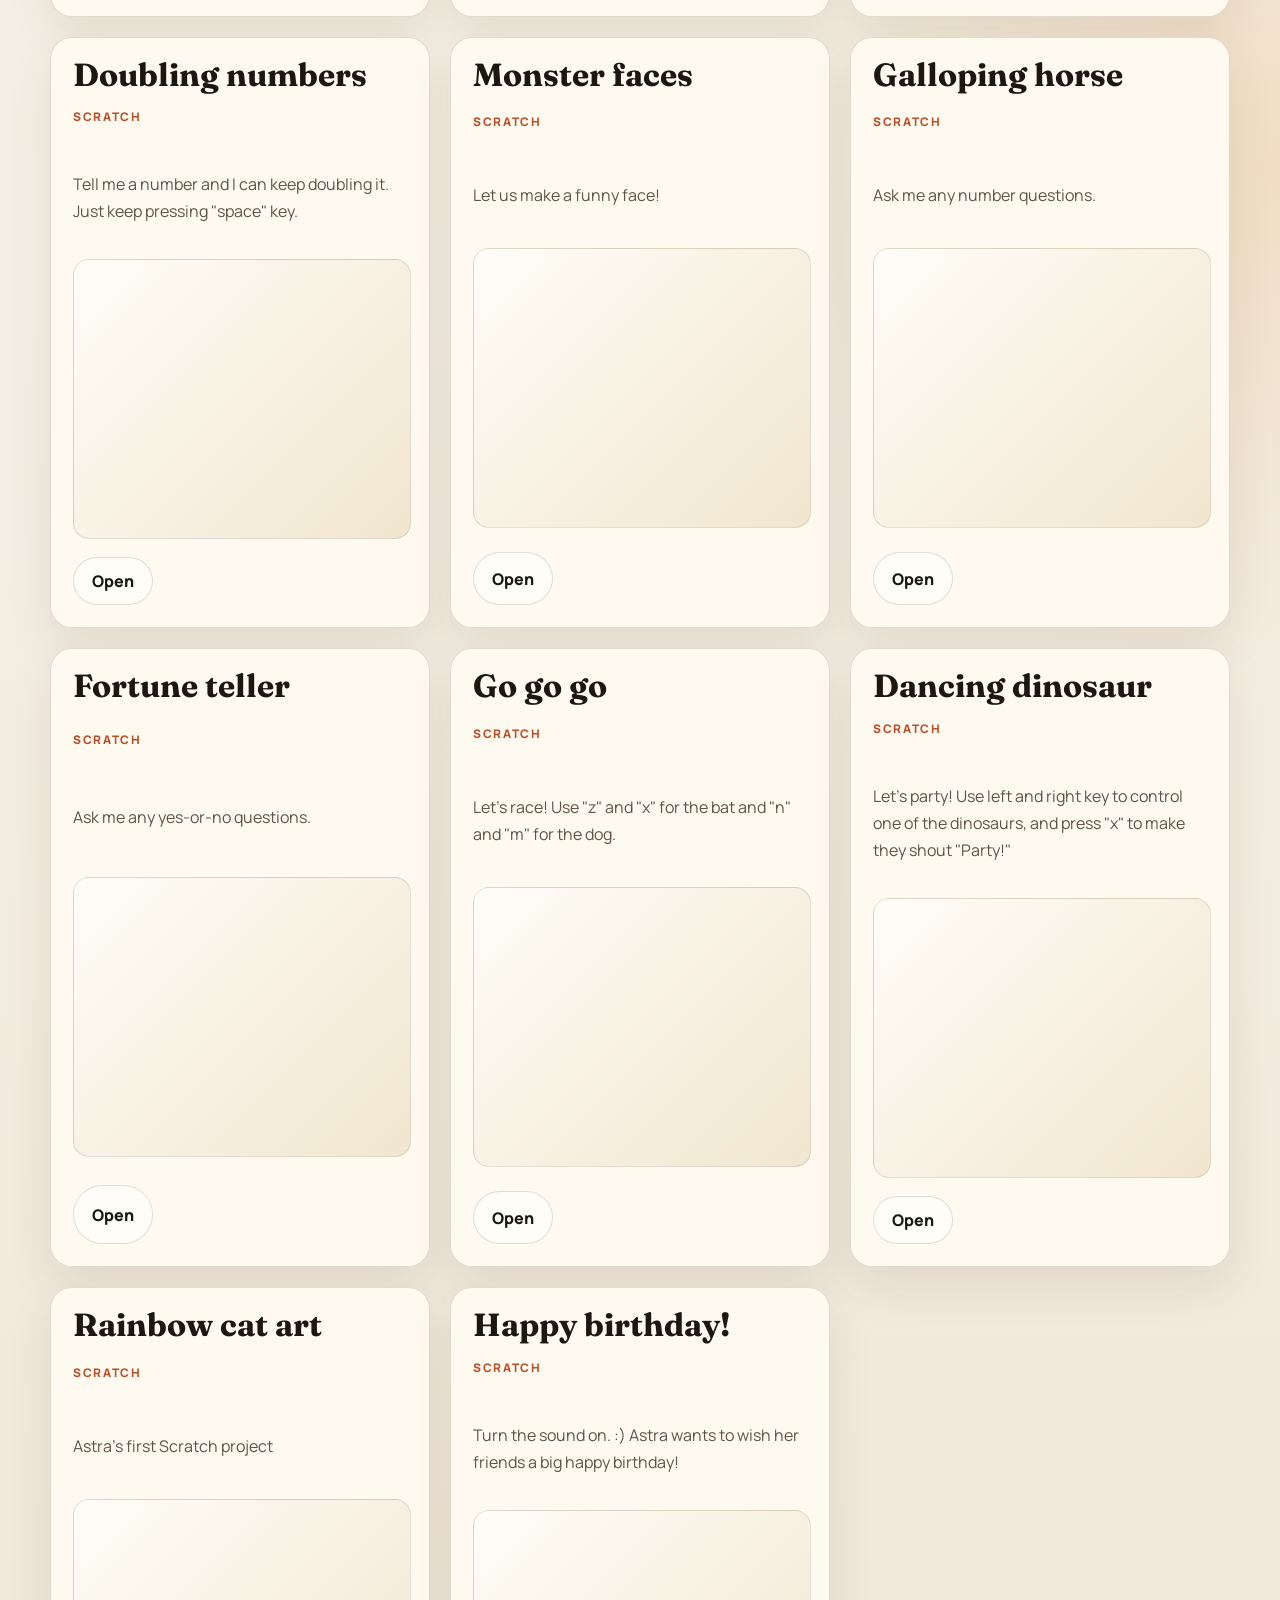
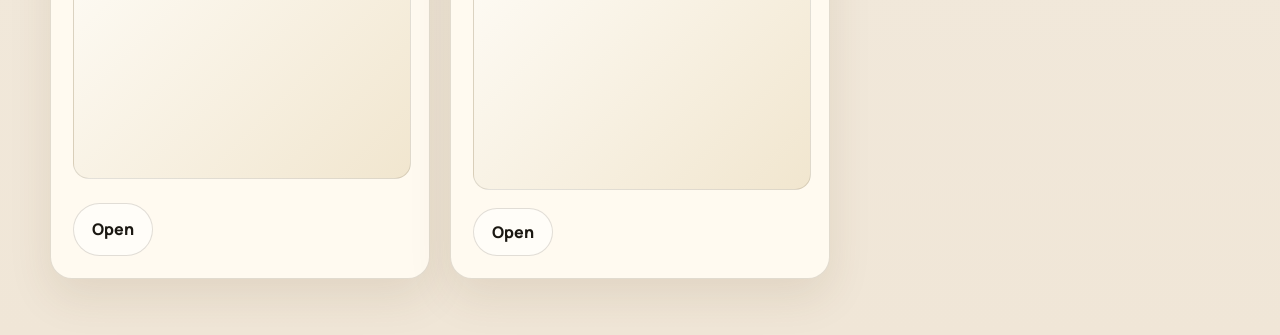
==== commit e61b5c9a: "Refresh homepage intro copy" ====
--- a/index.html
+++ b/index.html
@@ -22,8 +22,7 @@
         <p class="eyebrow">Astra Creates</p>
         <h1>Astra's work deserves its own stage.</h1>
         <p class="hero-copy">
-          This site is now focused entirely on showcasing Astra's creations. For
-          now, each piece comes from Scratch and can open into its own dedicated page.
+          Welcome to Astra's bright, playful corner of the internet.
         </p>
         <div class="hero-actions">
           <a href="#gallery" class="button button-primary">See Astra Creates</a>
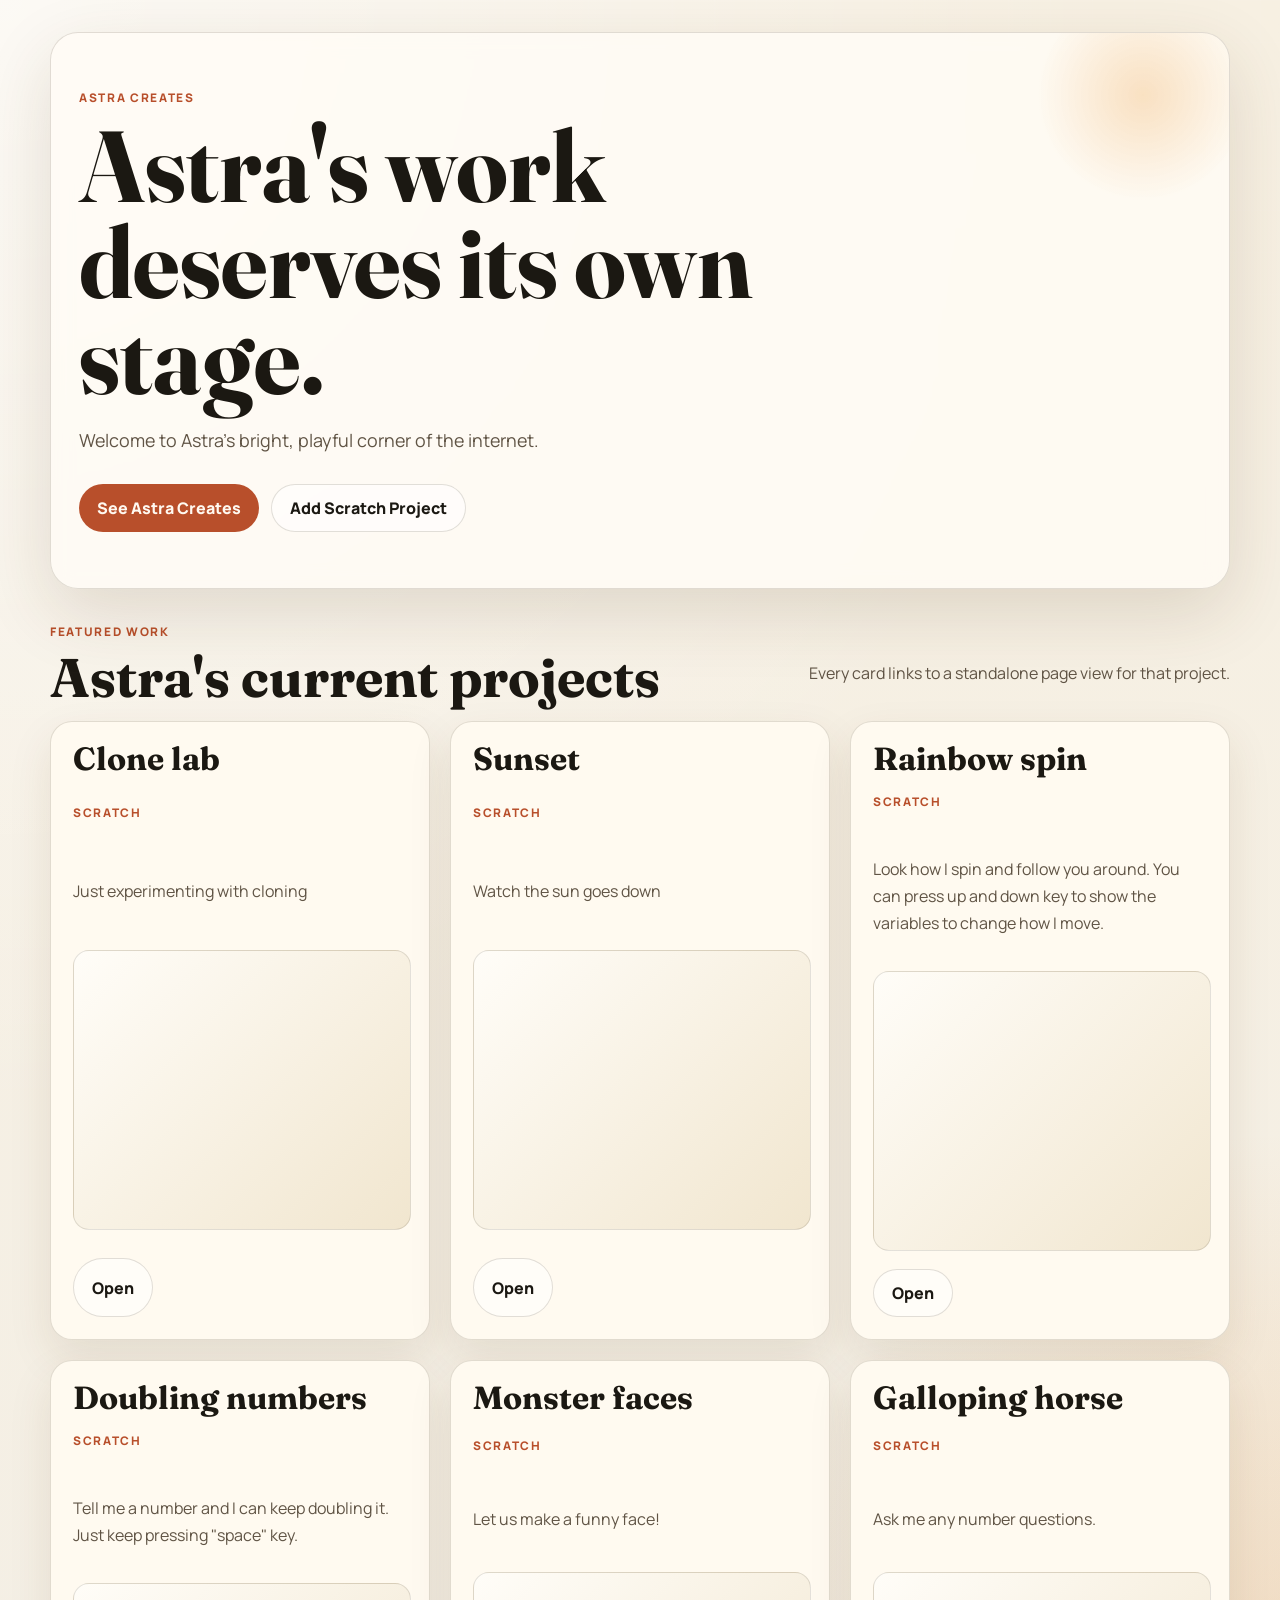
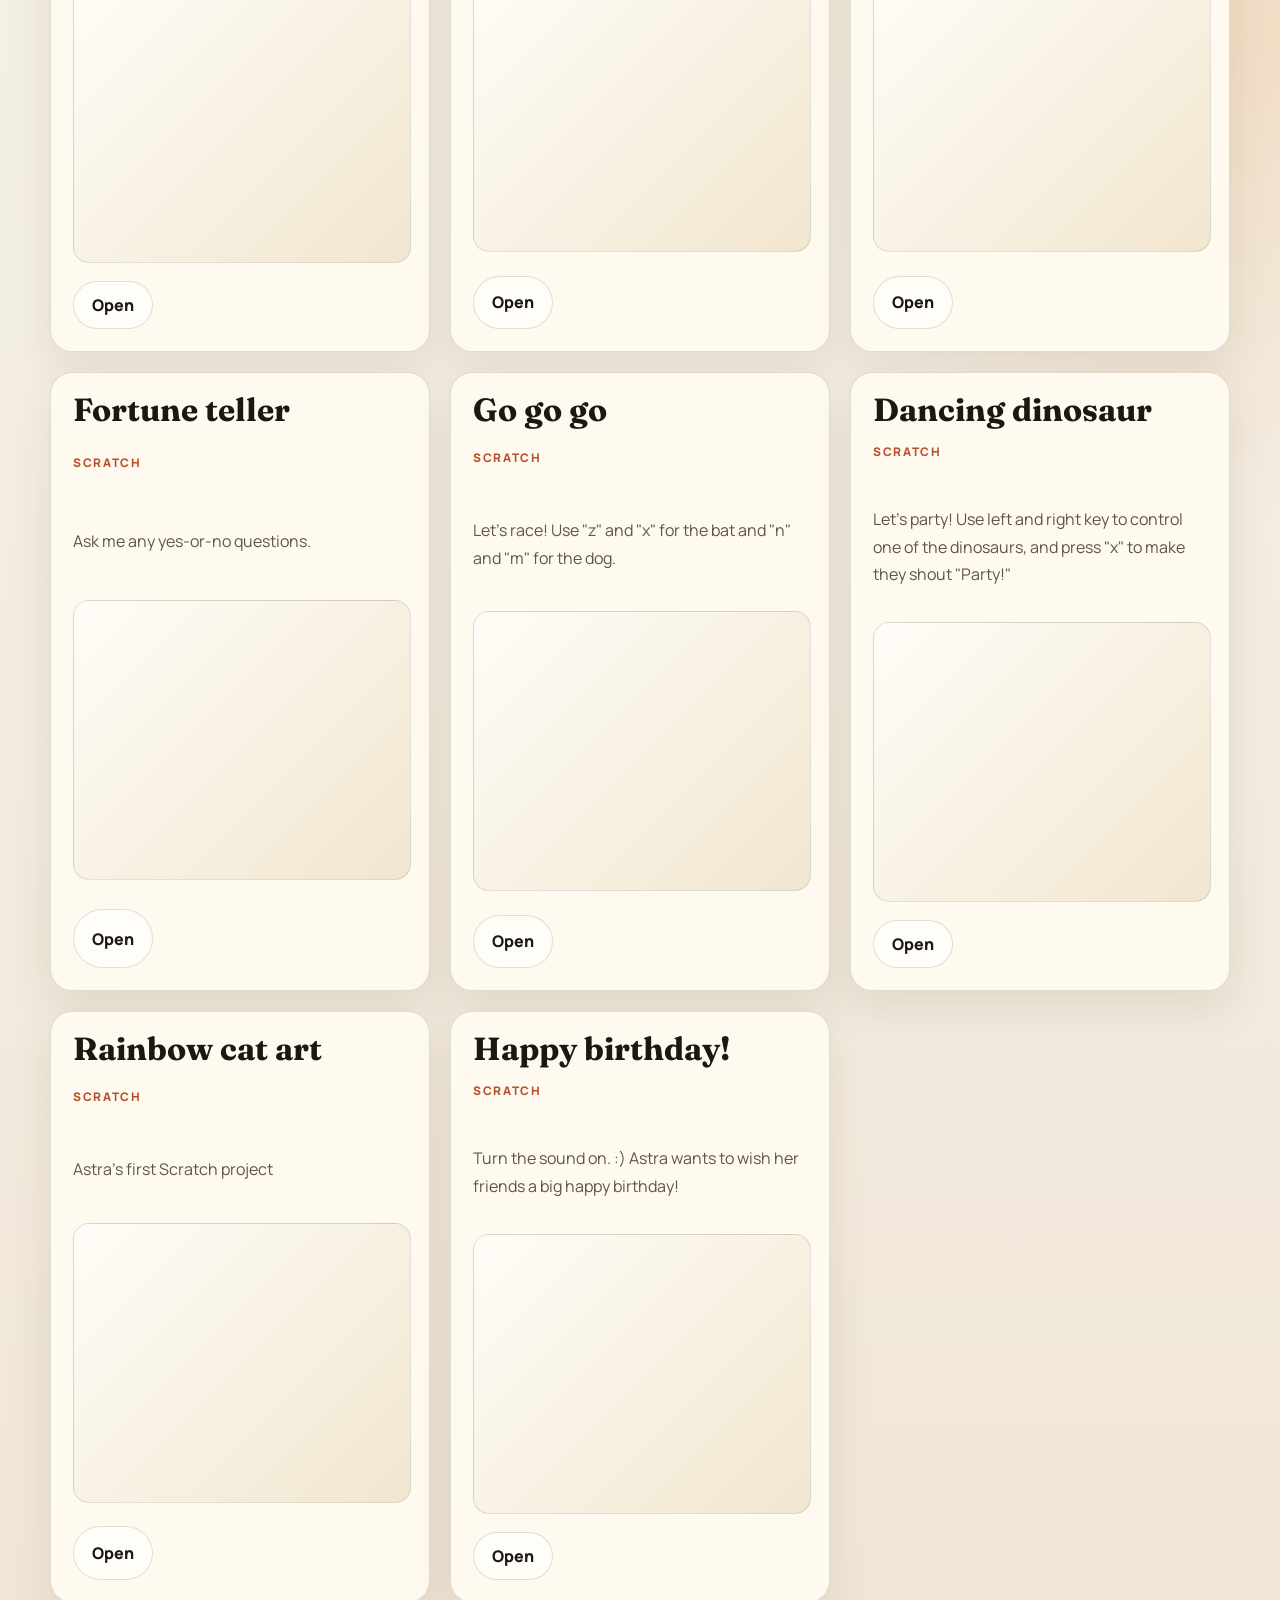
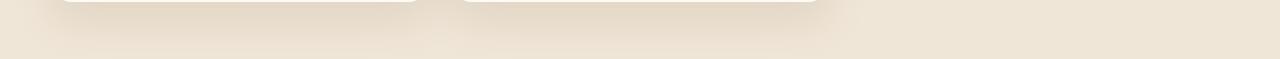
==== commit 0fbdf5d8: "Remove showcase intro block" ====
--- a/index.html
+++ b/index.html
@@ -33,17 +33,6 @@
       </header>
 
       <main>
-        <section class="intro-panel">
-          <div>
-            <p class="section-label">Showcase</p>
-            <h2>A living gallery for Astra's shared Scratch projects.</h2>
-          </div>
-          <p>
-            Click the add button, paste a Scratch embed snippet, and the site will
-            generate a dedicated project page link for that work in this browser.
-          </p>
-        </section>
-
         <section id="gallery" class="gallery-section">
           <div class="section-heading">
             <div>
